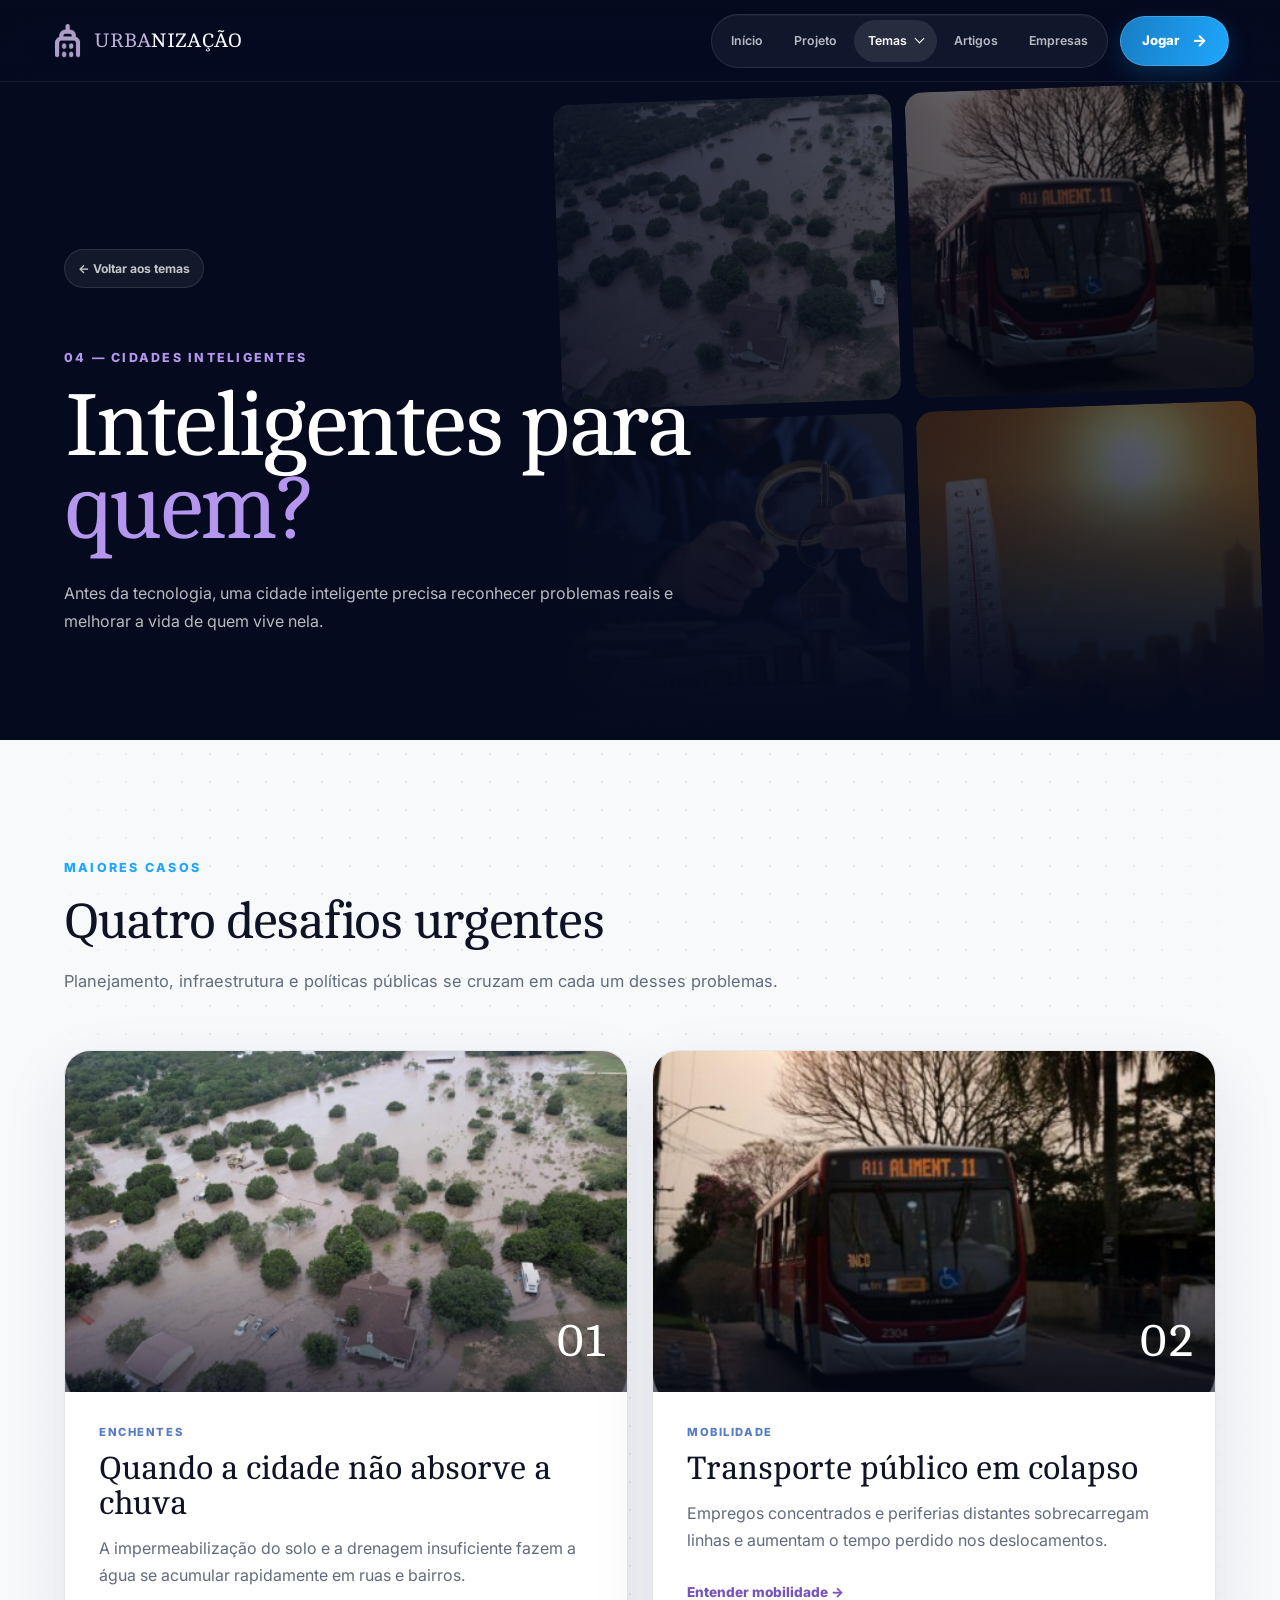
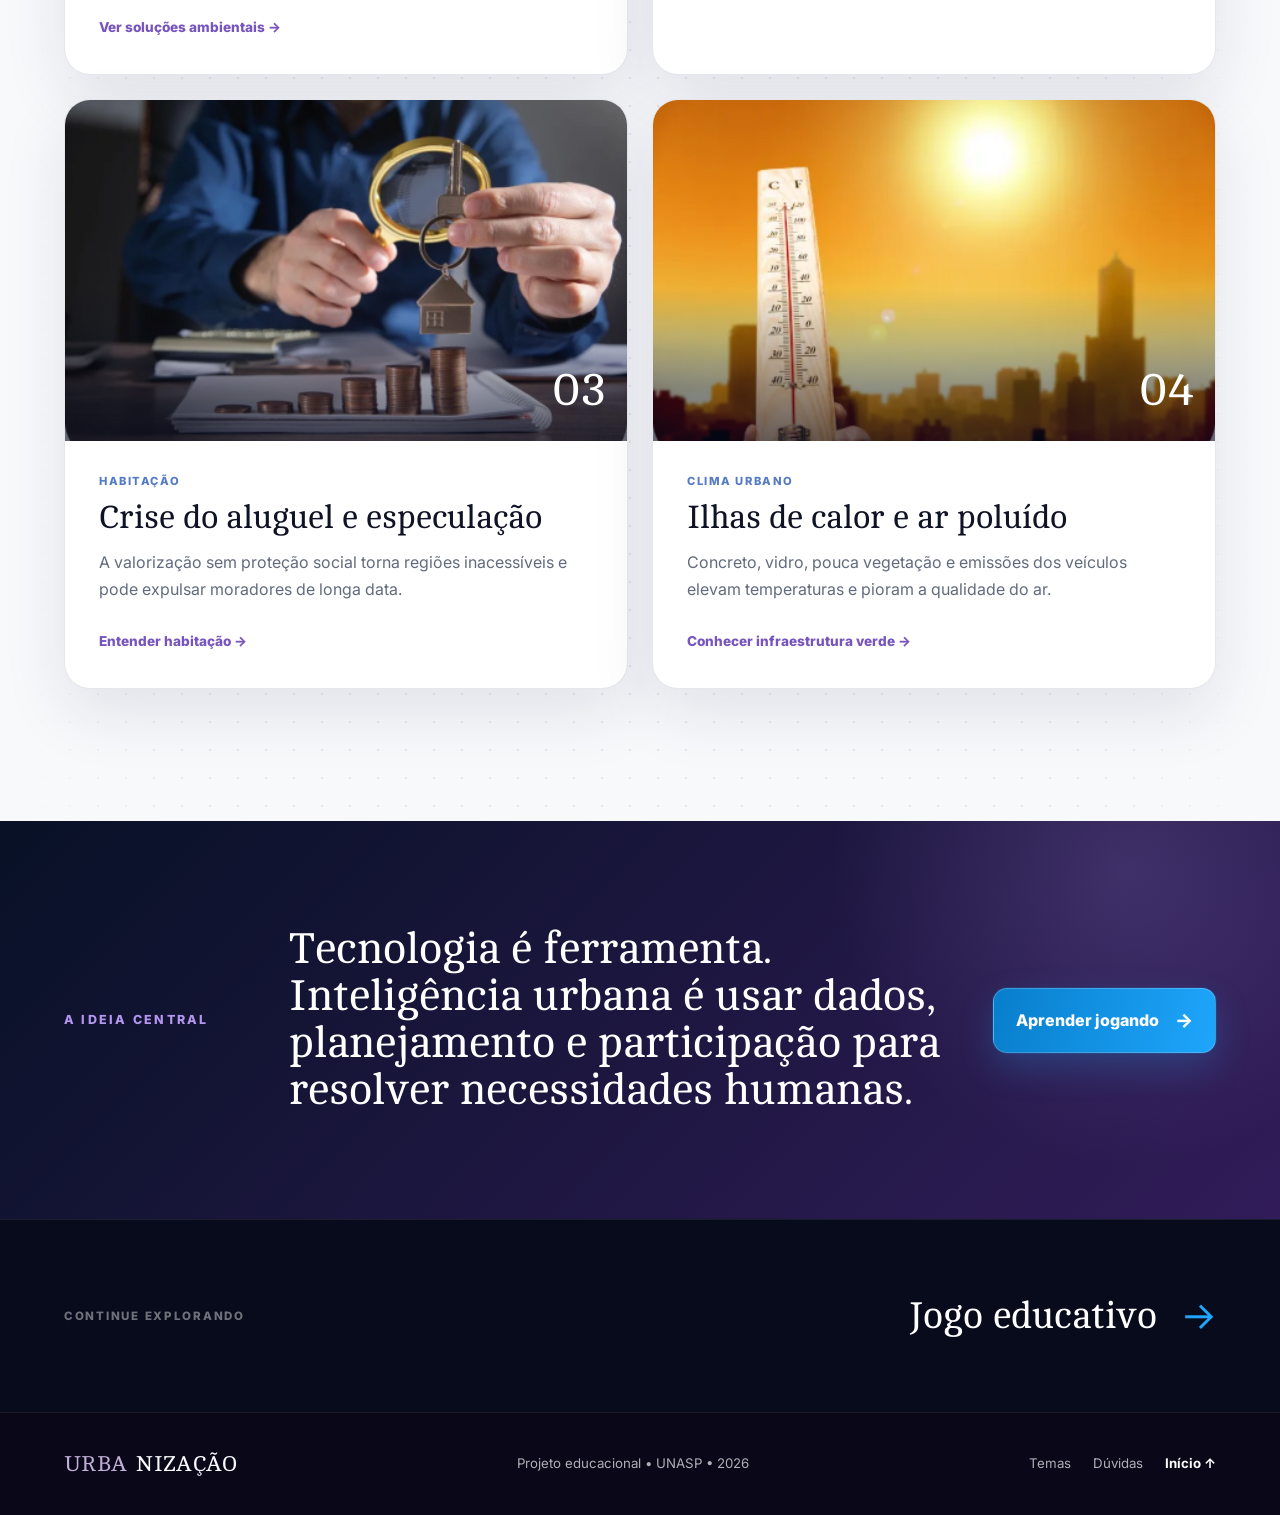
==== cidades-inteligentes.html @ e674e304 "atualização" ====
<!doctype html>
<html lang="pt-BR">
<head>
  <meta charset="UTF-8">
  <meta name="viewport" content="width=device-width, initial-scale=1.0">
  <meta name="theme-color" content="#050a1e">
  <meta name="description" content="Os desafios urbanos que cidades inteligentes precisam enfrentar: enchentes, mobilidade, moradia e calor.">
  <title>Cidades Inteligentes — Urbanização</title>
  <link rel="preconnect" href="https://fonts.googleapis.com">
  <link rel="preconnect" href="https://fonts.gstatic.com" crossorigin>
  <link href="https://fonts.googleapis.com/css2?family=Cambo&family=Inter:wght@400;500;600;700;800&family=Kdam+Thmor+Pro&family=Kelly+Slab&display=swap" rel="stylesheet">
  <link rel="stylesheet" href="styles.css">
  <script src="script.js" defer></script>
</head>
<body class="inner-page" data-page="cities">
  <a class="skip-link" href="#conteudo">Pular para o conteúdo</a>
  <header class="site-header">
    <div class="header-inner">
      <a class="brand" href="index.html" aria-label="Urbanização — início"><span class="brand-icon"><img src="assets/brand-city.png" alt=""></span><span><span>URBA</span>NIZAÇÃO</span></a>
      <button class="menu-toggle" type="button" aria-expanded="false" aria-controls="site-nav"><span></span><span></span><span></span><span class="sr-only">Abrir menu</span></button>
      <nav class="site-nav" id="site-nav" aria-label="Navegação principal">
        <div class="nav-links">
          <a data-nav="home" href="index.html">Início</a><a data-nav="project" href="index.html#projeto">Projeto</a>
          <div class="topics-nav">
            <button class="topics-toggle active" type="button" aria-expanded="false" aria-controls="topics-menu">Temas <span class="dropdown-chevron" aria-hidden="true"></span></button>
            <div class="topics-menu" id="topics-menu">
              <div class="topics-menu-head"><strong>Explore por tema</strong><span>Quatro caminhos para entender a vida urbana.</span></div>
              <a href="meio-ambiente.html"><span class="nav-topic-icon nav-topic-green"><img src="assets/theme-leaf.png" alt=""></span><span><strong>Meio Ambiente</strong><small>Ecologia e infraestrutura verde</small></span></a>
              <a href="mobilidade.html"><span class="nav-topic-icon nav-topic-blue"><img src="assets/theme-bus.png" alt=""></span><span><strong>Mobilidade</strong><small>Transporte e conexões urbanas</small></span></a>
              <a href="habitacao.html"><span class="nav-topic-icon nav-topic-orange"><img src="assets/theme-house.png" alt=""></span><span><strong>Habitação</strong><small>Moradia e direito à cidade</small></span></a>
              <a aria-current="page" href="cidades-inteligentes.html"><span class="nav-topic-icon nav-topic-purple"><img src="assets/brand-city.png" alt=""></span><span><strong>Desafios urbanos</strong><small>Problemas que pedem cidades inteligentes</small></span></a>
            </div>
          </div>
          <a data-nav="articles" href="index.html#artigos">Artigos</a><a data-nav="companies" href="index.html#empresas">Empresas</a>
        </div>
        <a class="nav-game" data-nav="game" href="jogo.html">Jogar <span aria-hidden="true">→</span></a>
      </nav>
    </div>
  </header>

  <main id="conteudo">
    <section class="topic-hero topic-purple challenge-hero" aria-labelledby="page-title">
      <div class="challenge-collage" aria-hidden="true">
        <img src="assets/pages/challenge-flood.png" alt=""><img src="assets/pages/challenge-transit.png" alt=""><img src="assets/pages/challenge-rent.png" alt=""><img src="assets/pages/challenge-heat.png" alt="">
      </div>
      <div class="topic-hero-shade" aria-hidden="true"></div>
      <div class="container topic-hero-content reveal">
        <a class="back-link" href="index.html#temas">← Voltar aos temas</a>
        <p class="section-number">04 — CIDADES INTELIGENTES</p>
        <h1 id="page-title">Inteligentes para <span>quem?</span></h1>
        <p>Antes da tecnologia, uma cidade inteligente precisa reconhecer problemas reais e melhorar a vida de quem vive nela.</p>
      </div>
    </section>

    <section class="challenge-section section-light">
      <div class="container">
        <div class="section-heading reveal"><p class="section-number">MAIORES CASOS</p><h2>Quatro desafios urgentes</h2><p>Planejamento, infraestrutura e políticas públicas se cruzam em cada um desses problemas.</p></div>
        <div class="challenge-grid">
          <article class="challenge-card reveal"><div class="challenge-image"><img src="assets/pages/challenge-flood.png" alt="Rua alagada após chuva forte"><span>01</span></div><div><p class="story-kicker">ENCHENTES</p><h3>Quando a cidade não absorve a chuva</h3><p>A impermeabilização do solo e a drenagem insuficiente fazem a água se acumular rapidamente em ruas e bairros.</p><a href="meio-ambiente.html">Ver soluções ambientais →</a></div></article>
          <article class="challenge-card reveal"><div class="challenge-image"><img src="assets/pages/challenge-transit.png" alt="Ônibus em um corredor urbano"><span>02</span></div><div><p class="story-kicker">MOBILIDADE</p><h3>Transporte público em colapso</h3><p>Empregos concentrados e periferias distantes sobrecarregam linhas e aumentam o tempo perdido nos deslocamentos.</p><a href="mobilidade.html">Entender mobilidade →</a></div></article>
          <article class="challenge-card reveal"><div class="challenge-image"><img src="assets/pages/challenge-rent.png" alt="Análise de preços de imóveis"><span>03</span></div><div><p class="story-kicker">HABITAÇÃO</p><h3>Crise do aluguel e especulação</h3><p>A valorização sem proteção social torna regiões inacessíveis e pode expulsar moradores de longa data.</p><a href="habitacao.html">Entender habitação →</a></div></article>
          <article class="challenge-card reveal"><div class="challenge-image"><img src="assets/pages/challenge-heat.png" alt="Termômetro marcando temperatura elevada"><span>04</span></div><div><p class="story-kicker">CLIMA URBANO</p><h3>Ilhas de calor e ar poluído</h3><p>Concreto, vidro, pouca vegetação e emissões dos veículos elevam temperaturas e pioram a qualidade do ar.</p><a href="meio-ambiente.html">Conhecer infraestrutura verde →</a></div></article>
        </div>
      </div>
    </section>

    <section class="topic-summary topic-summary-purple"><div class="container summary-grid reveal"><p class="section-number">A IDEIA CENTRAL</p><blockquote>Tecnologia é ferramenta. Inteligência urbana é usar dados, planejamento e participação para resolver necessidades humanas.</blockquote><a class="primary-button" href="jogo.html">Aprender jogando <span aria-hidden="true">→</span></a></div></section>
    <nav class="topic-next" aria-label="Próximo conteúdo"><div class="container"><span>Continue explorando</span><a href="jogo.html">Jogo educativo <strong aria-hidden="true">→</strong></a></div></nav>
  </main>
  <footer class="site-footer"><div class="container footer-inner"><a class="brand" href="index.html"><span>URBA</span>NIZAÇÃO</a><p>Projeto educacional • UNASP • 2026</p><nav class="footer-links" aria-label="Links complementares"><a href="index.html#temas">Temas</a><a href="index.html#duvidas">Dúvidas</a><a href="index.html">Início ↑</a></nav></div></footer>
</body>
</html>
---- styles.css ----
:root {
  --ink: #050a1e;
  --navy: #0f1932;
  --navy-soft: #151f3c;
  --purple-deep: #251541;
  --purple: #7b47d4;
  --purple-bright: #8b62e8;
  --lavender: #c1aed9;
  --blue: #1ea6fc;
  --paper: #f8f9fb;
  --text: #101326;
  --muted: #626b7d;
  --white: #f9fbff;
  --border: rgba(255, 255, 255, 0.13);
  --container: min(86vw, 1480px);
  --header-height: 82px;
  --serif: "Cambo", Georgia, serif;
  --sans: "Inter", system-ui, -apple-system, BlinkMacSystemFont, "Segoe UI", sans-serif;
  --display: "Kelly Slab", var(--serif);
  --ease: cubic-bezier(.2, .8, .2, 1);
}

* {
  box-sizing: border-box;
}

html {
  scroll-behavior: smooth;
  scroll-padding-top: var(--header-height);
}

body {
  margin: 0;
  color: var(--text);
  background: var(--paper);
  font-family: var(--sans);
  font-size: 16px;
  line-height: 1.6;
  overflow-x: hidden;
  text-rendering: optimizeLegibility;
  -webkit-font-smoothing: antialiased;
}

body.menu-open {
  overflow: hidden;
}

img {
  display: block;
  max-width: 100%;
}

a {
  color: inherit;
  text-decoration: none;
}

button,
a {
  -webkit-tap-highlight-color: transparent;
}

button {
  font: inherit;
}

.container {
  width: var(--container);
  margin-inline: auto;
}

.sr-only {
  position: absolute;
  width: 1px;
  height: 1px;
  padding: 0;
  margin: -1px;
  overflow: hidden;
  clip: rect(0, 0, 0, 0);
  white-space: nowrap;
  border: 0;
}

.skip-link {
  position: fixed;
  z-index: 9999;
  top: 12px;
  left: 12px;
  padding: 10px 16px;
  color: var(--ink);
  background: #fff;
  border-radius: 8px;
  transform: translateY(-150%);
  transition: transform .2s ease;
}

.skip-link:focus {
  transform: translateY(0);
}

:focus-visible {
  outline: 3px solid var(--blue);
  outline-offset: 4px;
}

/* Header */

.site-header {
  position: fixed;
  z-index: 1000;
  inset: 0 0 auto;
  height: var(--header-height);
  color: var(--white);
  background: linear-gradient(180deg, rgba(5, 10, 30, .88), rgba(5, 10, 30, .56));
  border-bottom: 1px solid rgba(255, 255, 255, .075);
  backdrop-filter: blur(20px) saturate(135%);
  -webkit-backdrop-filter: blur(20px) saturate(135%);
  transition: background .3s ease, box-shadow .3s ease;
}

.site-header.scrolled {
  background: rgba(5, 10, 30, .965);
  box-shadow: 0 16px 44px rgba(0, 0, 0, .3);
}

.header-inner {
  width: min(92vw, 1540px);
  height: 100%;
  margin-inline: auto;
  display: flex;
  align-items: center;
  justify-content: space-between;
  gap: 28px;
}

.brand {
  display: inline-flex;
  align-items: center;
  gap: 9px;
  flex: none;
  color: var(--white);
  font-family: var(--serif);
  font-size: clamp(1.25rem, 1.55vw, 1.65rem);
  line-height: 1;
  letter-spacing: .015em;
}

.brand > span:last-child > span,
.site-footer .brand > span {
  color: var(--lavender);
}

.brand-icon {
  display: grid;
  width: 34px;
  height: 34px;
  place-items: center;
}

.brand-icon img {
  width: 100%;
  height: 100%;
  object-fit: contain;
}

.site-nav {
  display: flex;
  align-items: center;
  justify-content: flex-end;
  gap: 12px;
}

.nav-links {
  display: flex;
  align-items: center;
  gap: 3px;
  padding: 5px;
  background: rgba(255, 255, 255, .055);
  border: 1px solid rgba(255, 255, 255, .095);
  border-radius: 999px;
  box-shadow: inset 0 1px 0 rgba(255, 255, 255, .035);
}

.nav-links > a,
.topics-toggle {
  position: relative;
  min-height: 42px;
  padding: 0 17px;
  display: inline-flex;
  align-items: center;
  justify-content: center;
  color: rgba(249, 251, 255, .72);
  background: transparent;
  border: 0;
  border-radius: 999px;
  font-family: var(--sans);
  font-size: .82rem;
  font-weight: 600;
  white-space: nowrap;
  cursor: pointer;
  transition: color .2s ease, background .2s ease, transform .2s ease;
}

.nav-links > a:hover,
.nav-links > a.active,
.topics-toggle:hover,
.topics-toggle.active,
.topics-nav.open .topics-toggle {
  color: #fff;
  background: rgba(255, 255, 255, .095);
}

.topics-nav {
  position: relative;
}

.topics-toggle {
  gap: 9px;
}

.dropdown-chevron {
  width: 7px;
  height: 7px;
  border-right: 1.5px solid currentColor;
  border-bottom: 1.5px solid currentColor;
  transform: translateY(-2px) rotate(45deg);
  transition: transform .22s ease;
}

.topics-nav.open .dropdown-chevron {
  transform: translateY(2px) rotate(225deg);
}

.topics-menu {
  position: absolute;
  top: calc(100% + 15px);
  left: 50%;
  width: min(620px, 74vw);
  padding: 14px;
  display: grid;
  grid-template-columns: repeat(2, minmax(0, 1fr));
  gap: 7px;
  color: var(--white);
  background: rgba(9, 15, 38, .985);
  border: 1px solid rgba(255, 255, 255, .12);
  border-radius: 22px;
  box-shadow: 0 30px 75px rgba(0, 0, 0, .42);
  opacity: 0;
  visibility: hidden;
  pointer-events: none;
  transform: translate(-50%, -8px);
  transition: opacity .2s ease, visibility .2s ease, transform .25s var(--ease);
}

.topics-nav.open .topics-menu {
  opacity: 1;
  visibility: visible;
  pointer-events: auto;
  transform: translate(-50%, 0);
}

.topics-menu-head {
  grid-column: 1 / -1;
  padding: 8px 10px 13px;
  border-bottom: 1px solid rgba(255, 255, 255, .08);
}

.topics-menu-head strong,
.topics-menu-head span {
  display: block;
}

.topics-menu-head strong {
  font-size: .78rem;
  letter-spacing: .08em;
  text-transform: uppercase;
}

.topics-menu-head span {
  margin-top: 2px;
  color: rgba(255, 255, 255, .48);
  font-size: .75rem;
}

.topics-menu > a {
  padding: 11px;
  display: grid;
  grid-template-columns: 42px 1fr;
  gap: 11px;
  align-items: center;
  border-radius: 15px;
  transition: background .2s ease, transform .2s ease;
}

.topics-menu > a:hover,
.topics-menu > a:focus-visible,
.topics-menu > a[aria-current="page"] {
  background: rgba(255, 255, 255, .065);
  transform: translateY(-1px);
}

.topics-menu > a > span:last-child,
.topics-menu strong,
.topics-menu small {
  min-width: 0;
  display: block;
}

.topics-menu strong {
  color: #fff;
  font-size: .82rem;
  line-height: 1.3;
}

.topics-menu small {
  margin-top: 2px;
  overflow: hidden;
  color: rgba(255, 255, 255, .48);
  font-size: .69rem;
  line-height: 1.35;
  text-overflow: ellipsis;
  white-space: nowrap;
}

.nav-topic-icon {
  width: 42px;
  height: 42px;
  display: grid;
  place-items: center;
  background: rgba(255, 255, 255, .07);
  border: 1px solid rgba(255, 255, 255, .08);
  border-radius: 12px;
}

.nav-topic-icon img {
  width: 25px;
  height: 25px;
  object-fit: contain;
}

.nav-topic-green { background: rgba(84, 167, 100, .12); }
.nav-topic-blue { background: rgba(69, 118, 212, .14); }
.nav-topic-orange { background: rgba(226, 159, 72, .14); }
.nav-topic-purple { background: rgba(143, 104, 207, .16); }

.nav-game {
  min-height: 50px;
  padding: 0 21px;
  display: inline-flex;
  align-items: center;
  justify-content: center;
  gap: 12px;
  color: #fff;
  background: linear-gradient(105deg, #187ec5, var(--blue));
  border: 1px solid rgba(255, 255, 255, .18);
  border-radius: 999px;
  box-shadow: 0 9px 26px rgba(30, 166, 252, .2);
  font-size: .82rem;
  font-weight: 800;
  transition: transform .22s var(--ease), box-shadow .22s ease;
}

.nav-game:hover,
.nav-game.active {
  transform: translateY(-2px);
  box-shadow: 0 13px 32px rgba(30, 166, 252, .3);
}

.nav-game span {
  font-size: 1rem;
}

.menu-toggle {
  display: none;
  width: 46px;
  height: 46px;
  padding: 11px;
  color: #fff;
  background: rgba(255, 255, 255, .06);
  border: 1px solid rgba(255, 255, 255, .12);
  border-radius: 12px;
  cursor: pointer;
}

.menu-toggle > span:not(.sr-only) {
  display: block;
  width: 100%;
  height: 2px;
  margin: 5px 0;
  background: currentColor;
  border-radius: 99px;
  transition: transform .25s ease, opacity .2s ease;
}

.menu-open .menu-toggle > span:nth-child(1) {
  transform: translateY(7px) rotate(45deg);
}

.menu-open .menu-toggle > span:nth-child(2) {
  opacity: 0;
}

.menu-open .menu-toggle > span:nth-child(3) {
  transform: translateY(-7px) rotate(-45deg);
}

/* Hero */

.hero {
  position: relative;
  min-height: 100svh;
  isolation: isolate;
  display: grid;
  align-items: center;
  overflow: hidden;
  color: #fff;
  background: var(--ink);
}

.hero::after {
  content: "";
  position: absolute;
  z-index: -1;
  inset: auto 0 0;
  height: 30%;
  background: linear-gradient(0deg, var(--ink), transparent);
  pointer-events: none;
}

.hero-photo {
  position: absolute;
  z-index: -4;
  inset: 0 0 0 43%;
  overflow: hidden;
}

.hero-photo::before {
  content: "";
  position: absolute;
  z-index: 1;
  inset: 0;
  background: linear-gradient(90deg, var(--ink) 0%, rgba(5, 10, 30, .75) 16%, transparent 55%);
}

.hero-photo img {
  width: 100%;
  height: 100%;
  object-fit: cover;
  object-position: 50% 46%;
  filter: saturate(1.08) contrast(1.04);
  transform: scale(1.025);
  animation: cityDrift 16s ease-in-out infinite alternate;
}

.hero-overlay {
  position: absolute;
  z-index: -3;
  inset: 0;
  background:
    radial-gradient(circle at 77% 45%, rgba(74, 79, 255, .12), transparent 29%),
    linear-gradient(90deg, var(--ink) 0 46%, rgba(5, 10, 30, .45) 68%, rgba(33, 58, 158, .15));
}

.hero-globe {
  position: absolute;
  z-index: -2;
  left: max(-4vw, -60px);
  top: 50%;
  width: min(45vw, 770px);
  opacity: .11;
  transform: translateY(-47%);
  filter: saturate(.8) brightness(1.4);
  pointer-events: none;
}

.hero-content {
  position: relative;
  padding-top: calc(var(--header-height) + 74px);
  padding-bottom: 120px;
}

.hero-content > * {
  max-width: min(46vw, 760px);
}

.eyebrow,
.section-number {
  margin: 0 0 20px;
  color: var(--blue);
  font-size: .78rem;
  font-weight: 800;
  line-height: 1.3;
  letter-spacing: .18em;
}

.hero h1 {
  margin: 0;
  font-family: var(--serif);
  font-size: clamp(3.1rem, 4.8vw, 6.2rem);
  font-weight: 400;
  line-height: .98;
  letter-spacing: -.035em;
  text-wrap: balance;
}

.hero h1 span {
  color: var(--lavender);
  text-shadow: 0 0 44px rgba(193, 174, 217, .13);
}

.hero-lead {
  margin: 34px 0 0;
  color: #eef2ff;
  font-size: clamp(1rem, 1.15vw, 1.22rem);
  font-weight: 700;
  line-height: 1.55;
}

.hero-copy {
  margin: 16px 0 0;
  color: rgba(229, 234, 250, .72);
  font-size: .98rem;
  line-height: 1.75;
}

.primary-button {
  width: fit-content;
  min-width: 215px;
  margin-top: 34px;
  padding: 16px 22px;
  display: inline-flex;
  align-items: center;
  justify-content: center;
  gap: 16px;
  color: #fff;
  background: linear-gradient(105deg, #087ecb, var(--blue));
  border: 1px solid rgba(255, 255, 255, .2);
  border-radius: 14px;
  box-shadow: 0 14px 35px rgba(30, 166, 252, .22), 0 0 0 1px rgba(30, 166, 252, .12);
  font-weight: 800;
  transition: transform .25s var(--ease), box-shadow .25s ease;
}

.primary-button span {
  font-size: 1.2em;
  transition: transform .25s var(--ease);
}

.primary-button:hover {
  transform: translateY(-3px);
  box-shadow: 0 18px 46px rgba(30, 166, 252, .34), 0 0 0 1px rgba(30, 166, 252, .2);
}

.primary-button:hover span {
  transform: translateX(4px);
}

.scroll-cue {
  position: absolute;
  z-index: 4;
  right: 3.5vw;
  bottom: 42px;
  display: flex;
  align-items: center;
  gap: 12px;
  color: rgba(255, 255, 255, .65);
  font-size: .74rem;
  font-weight: 700;
  letter-spacing: .14em;
  text-transform: uppercase;
}

.scroll-cue i {
  position: relative;
  display: block;
  width: 2px;
  height: 46px;
  overflow: hidden;
  background: rgba(255, 255, 255, .2);
}

.scroll-cue i::after {
  content: "";
  position: absolute;
  inset: -55% 0 auto;
  height: 55%;
  background: var(--blue);
  animation: scrollLine 2s ease-in-out infinite;
}

/* Shared headings */

.section-heading {
  max-width: 760px;
  margin-bottom: 54px;
}

.section-heading.centered {
  margin-inline: auto;
  text-align: center;
}

.section-heading h2,
.section-topline h2,
.game-heading h2 {
  margin: 0;
  font-family: var(--serif);
  font-size: clamp(2.6rem, 4vw, 5.2rem);
  font-weight: 400;
  line-height: 1;
  letter-spacing: -.025em;
}

.section-heading > p:last-child,
.game-heading > p:last-child {
  margin: 20px auto 0;
  color: var(--muted);
  font-size: 1.03rem;
  line-height: 1.75;
}

.section-heading.inverse h2,
.section-heading.inverse > p:last-child {
  color: #fff;
}

.section-heading.inverse > p:last-child {
  opacity: .68;
}

.section-light {
  position: relative;
  background: var(--paper);
}

.section-light::before {
  content: "";
  position: absolute;
  inset: 0;
  pointer-events: none;
  background-image: radial-gradient(rgba(44, 42, 80, .09) .75px, transparent .75px);
  background-size: 28px 28px;
  mask-image: linear-gradient(90deg, transparent, #000 16%, #000 84%, transparent);
}

/* About */

.about {
  position: relative;
  min-height: 820px;
  display: grid;
  align-items: center;
  overflow: hidden;
  isolation: isolate;
  color: #fff;
  background: #263b9e;
}

.about-map {
  position: absolute;
  z-index: -4;
  inset: 0;
}

.about-map::after {
  content: "";
  position: absolute;
  inset: 0;
  background: linear-gradient(90deg, rgba(31, 50, 145, .98) 0 36%, rgba(31, 50, 145, .72) 53%, rgba(5, 10, 30, .08));
}

.about-map img {
  width: 100%;
  height: 100%;
  object-fit: cover;
  object-position: center 48%;
  filter: saturate(.75) contrast(1.05) brightness(.88);
}

.about-shape {
  position: absolute;
  z-index: -2;
  pointer-events: none;
}

.about-shape-one {
  left: -12%;
  bottom: -34%;
  width: 76%;
  height: 84%;
  background: rgba(75, 92, 210, .74);
  clip-path: polygon(0 20%, 62% 0, 100% 55%, 55% 100%, 0 73%);
}

.about-shape-two {
  left: 30%;
  top: -20%;
  width: 56%;
  height: 102%;
  background: rgba(63, 77, 180, .28);
  clip-path: polygon(40% 0, 100% 25%, 80% 100%, 0 70%);
}

.about-grid {
  position: relative;
  display: grid;
  grid-template-columns: minmax(0, .82fr) minmax(420px, 1.18fr);
  gap: 9vw;
  align-items: center;
  padding-block: 125px;
}

.about-copy {
  max-width: 610px;
}

.about-copy h2 {
  margin: 0 0 30px;
  font-family: var(--serif);
  font-size: clamp(3rem, 4vw, 5.3rem);
  font-weight: 400;
  line-height: 1;
}

.about-copy > p:not(.section-number) {
  margin: 0 0 18px;
  color: rgba(255, 255, 255, .86);
  font-size: 1.04rem;
  line-height: 1.86;
}

.about-points {
  margin-top: 36px;
  display: flex;
  flex-wrap: wrap;
  gap: 10px;
}

.about-points span {
  padding: 9px 13px;
  color: #fff;
  background: rgba(255, 255, 255, .09);
  border: 1px solid rgba(255, 255, 255, .16);
  border-radius: 999px;
  font-size: .78rem;
  font-weight: 700;
}

.about-caption {
  align-self: end;
  justify-self: end;
  max-width: 390px;
  margin-bottom: 20px;
  padding: 24px 26px;
  color: #fff;
  background: rgba(5, 10, 30, .48);
  border: 1px solid rgba(255, 255, 255, .15);
  border-radius: 18px;
  backdrop-filter: blur(14px);
}

.about-caption span {
  display: block;
  color: var(--blue);
  font-size: .73rem;
  font-weight: 800;
  letter-spacing: .18em;
}

.about-caption strong {
  display: block;
  margin-top: 4px;
  font-family: var(--display);
  font-size: 1.35rem;
  font-weight: 400;
}

.about-caption p {
  margin: 10px 0 0;
  color: rgba(255, 255, 255, .7);
  font-size: .84rem;
  line-height: 1.65;
}

/* Themes */

.themes {
  padding: 112px 0 128px;
}

.theme-grid {
  display: grid;
  grid-template-columns: repeat(4, minmax(0, 1fr));
  gap: 22px;
}

.theme-card {
  --theme: #54a764;
  --theme-soft: #e7f3e9;
  position: relative;
  min-height: 465px;
  padding: 32px 28px 28px;
  overflow: hidden;
  display: flex;
  flex-direction: column;
  background: #fff;
  border: 1px solid rgba(17, 22, 48, .1);
  border-radius: 24px;
  box-shadow: 0 20px 55px rgba(25, 31, 74, .09);
  transition: transform .35s var(--ease), box-shadow .35s ease, border-color .35s ease;
}

.theme-card::before {
  content: "";
  position: absolute;
  inset: 0 0 auto;
  height: 5px;
  background: var(--theme);
  transform: scaleX(.35);
  transform-origin: left;
  transition: transform .35s var(--ease);
}

.theme-card::after {
  content: "";
  position: absolute;
  right: -95px;
  top: 96px;
  width: 210px;
  height: 210px;
  background: var(--theme-soft);
  border-radius: 50%;
  opacity: .58;
}

.theme-card:hover {
  border-color: color-mix(in srgb, var(--theme) 40%, transparent);
  box-shadow: 0 30px 75px rgba(25, 31, 74, .15);
  transform: translateY(-9px);
}

.theme-card:hover::before {
  transform: scaleX(1);
}

.theme-blue {
  --theme: #4576d4;
  --theme-soft: #e5ecf9;
}

.theme-orange {
  --theme: #e29f48;
  --theme-soft: #fbf1e4;
}

.theme-purple {
  --theme: #8f68cf;
  --theme-soft: #eee8f8;
}

.theme-icon {
  position: relative;
  z-index: 2;
  width: 72px;
  height: 72px;
  display: grid;
  place-items: center;
  background: var(--theme-soft);
  border-radius: 50%;
}

.theme-icon img {
  width: 42px;
  height: 42px;
  object-fit: contain;
}

.theme-watermark {
  position: relative;
  z-index: 2;
  margin-top: 44px;
  color: var(--theme);
  font-size: .69rem;
  font-weight: 800;
  letter-spacing: .17em;
}

.theme-card h3 {
  position: relative;
  z-index: 2;
  min-height: 2.3em;
  margin: 7px 0 14px;
  color: #25243b;
  font-family: var(--display);
  font-size: clamp(1.55rem, 1.7vw, 2.15rem);
  font-weight: 400;
  line-height: 1.15;
}

.theme-card p {
  position: relative;
  z-index: 2;
  margin: 0 0 26px;
  color: #626576;
  line-height: 1.7;
}

.theme-card a {
  position: relative;
  z-index: 2;
  width: fit-content;
  margin-top: auto;
  padding: 10px 14px;
  display: inline-flex;
  align-items: center;
  gap: 18px;
  color: var(--theme);
  background: var(--theme-soft);
  border-radius: 999px;
  font-family: "Kdam Thmor Pro", var(--sans);
  font-size: .78rem;
  text-transform: uppercase;
  transition: gap .25s var(--ease), transform .25s ease;
}

.theme-card a:hover {
  gap: 25px;
  transform: translateX(2px);
}

/* Articles */

.dark-flow {
  color: #fff;
  background: var(--navy);
}

.articles {
  position: relative;
  padding: 116px 0 126px;
  overflow: hidden;
  isolation: isolate;
}

.articles::before {
  content: "";
  position: absolute;
  z-index: -1;
  inset: -40% -20%;
  background:
    radial-gradient(circle at 25% 45%, rgba(79, 76, 205, .19), transparent 23%),
    radial-gradient(circle at 80% 22%, rgba(30, 166, 252, .09), transparent 22%);
}

.section-topline {
  margin-bottom: 46px;
  display: flex;
  align-items: end;
  justify-content: space-between;
  gap: 24px;
}

.section-topline .section-number {
  margin-bottom: 14px;
}

.carousel-controls {
  display: flex;
  gap: 10px;
}

.carousel-button {
  width: 50px;
  height: 50px;
  color: #fff;
  background: rgba(255, 255, 255, .06);
  border: 1px solid var(--border);
  border-radius: 50%;
  cursor: pointer;
  transition: background .2s ease, transform .2s ease, border-color .2s ease;
}

.carousel-button:hover {
  background: rgba(139, 98, 232, .24);
  border-color: rgba(139, 98, 232, .7);
  transform: translateY(-2px);
}

.article-track {
  width: 100%;
  display: grid;
  grid-auto-flow: column;
  grid-auto-columns: calc((100% - 48px) / 3);
  gap: 24px;
  overflow-x: auto;
  overscroll-behavior-inline: contain;
  scroll-snap-type: inline mandatory;
  scrollbar-width: none;
}

.article-track::-webkit-scrollbar {
  display: none;
}

.article-card {
  position: relative;
  min-width: 0;
  min-height: 510px;
  padding: 34px;
  overflow: hidden;
  display: flex;
  flex-direction: column;
  background: linear-gradient(145deg, rgba(40, 52, 89, .9), rgba(12, 18, 42, .88));
  border: 1px solid rgba(255, 255, 255, .1);
  border-radius: 24px;
  box-shadow: 0 24px 80px rgba(0, 0, 0, .22);
  scroll-snap-align: start;
  transition: transform .35s var(--ease), border-color .35s ease;
}

.article-card:hover {
  border-color: rgba(139, 98, 232, .6);
  transform: translateY(-6px);
}

.article-index {
  position: absolute;
  right: 22px;
  top: -26px;
  color: rgba(255, 255, 255, .04);
  font-family: var(--serif);
  font-size: 9rem;
  line-height: 1;
}

.article-icon-shell {
  position: relative;
  width: 74px;
  height: 74px;
  display: grid;
  place-items: center;
  color: #d8c9ff;
  background: linear-gradient(145deg, rgba(139, 98, 232, .25), rgba(79, 56, 145, .14));
  border: 1px solid rgba(171, 139, 255, .28);
  border-radius: 22px;
  box-shadow: inset 0 1px 0 rgba(255, 255, 255, .08);
}

.article-icon-shell img {
  width: 42px;
  height: 42px;
  object-fit: contain;
  filter: brightness(0) invert(1);
  opacity: .9;
}

.article-tag {
  margin: 34px 0 9px;
  color: #9c82ed;
  font-size: .72rem;
  font-weight: 800;
  letter-spacing: .15em;
}

.article-card h3 {
  position: relative;
  min-height: 3.24em;
  max-width: 95%;
  margin: 0 0 18px;
  font-family: var(--serif);
  font-size: clamp(1.8rem, 2.2vw, 2.6rem);
  font-weight: 400;
  line-height: 1.08;
}

.article-card > p:not(.article-tag) {
  position: relative;
  margin: 0 0 30px;
  color: rgba(255, 255, 255, .62);
  line-height: 1.75;
}

.article-card > a {
  position: relative;
  width: fit-content;
  margin-top: auto;
  display: inline-flex;
  gap: 10px;
  color: #fff;
  font-weight: 700;
}

.article-card > a span {
  color: var(--blue);
}

/* Companies */

.companies {
  position: relative;
  padding: 112px 0 138px;
  overflow: hidden;
  background: linear-gradient(180deg, var(--navy), var(--purple-deep) 64%);
}

.companies::after {
  content: "";
  position: absolute;
  right: -12vw;
  bottom: 2%;
  width: 48vw;
  aspect-ratio: 1;
  background: radial-gradient(circle, rgba(139, 98, 232, .12), transparent 66%);
  pointer-events: none;
}

.logo-grid {
  max-width: 1210px;
  margin: 0 auto 92px;
  display: grid;
  grid-template-columns: repeat(5, minmax(0, 1fr));
  gap: 18px;
}

.logo-grid > div {
  aspect-ratio: 208 / 186;
  display: grid;
  place-items: center;
  overflow: hidden;
  background: #fff;
  border: 1px solid rgba(255, 255, 255, .12);
  border-radius: 20px;
  box-shadow: 0 16px 45px rgba(0, 0, 0, .14);
  transition: transform .3s var(--ease), background .3s ease;
}

.logo-grid > div:hover {
  background: #fff;
  transform: translateY(-5px);
}

.logo-grid img {
  width: 100%;
  height: 100%;
  object-fit: cover;
}

.featured-companies {
  position: relative;
  z-index: 2;
  max-width: 1250px;
  margin-inline: auto;
  padding: 48px;
  background: linear-gradient(145deg, #512a95, #7b47d4);
  border: 1px solid rgba(255, 255, 255, .13);
  border-radius: 36px;
  box-shadow: 0 30px 100px rgba(11, 0, 40, .4), 0 0 45px rgba(78, 19, 160, .25);
}

.featured-companies > h3 {
  margin: 0 0 36px;
  text-align: center;
  font-family: var(--serif);
  font-size: clamp(2.3rem, 3.4vw, 4.25rem);
  font-weight: 400;
}

.featured-grid {
  display: grid;
  grid-template-columns: repeat(2, minmax(0, 1fr));
  gap: 26px;
}

.company-card {
  min-height: 540px;
  padding: 30px;
  display: flex;
  flex-direction: column;
  background: linear-gradient(180deg, rgba(134, 77, 223, .95), rgba(50, 27, 89, .98));
  border: 1px solid rgba(255, 255, 255, .12);
  border-radius: 28px;
  box-shadow: inset 0 1px 0 rgba(255, 255, 255, .08), 0 16px 38px rgba(0, 0, 0, .2);
}

.company-logo {
  height: 270px;
  padding: 28px;
  display: grid;
  place-items: center;
  overflow: hidden;
  background: #fff;
  border-radius: 20px;
}

.company-logo img {
  width: min(82%, 390px);
  height: min(82%, 215px);
  object-fit: contain;
}

.company-alpha .company-logo {
  box-shadow: 0 0 30px rgba(255, 255, 255, .42);
}

.company-urba .company-logo {
  box-shadow: 0 0 30px rgba(0, 181, 105, .32);
}

.company-card p {
  margin: 30px 2px 0;
  color: rgba(255, 255, 255, .8);
  font-size: 1rem;
  line-height: 1.75;
}

/* FAQ */

.faq {
  padding: 118px 0 126px;
}

.faq-wrap {
  max-width: 1120px;
}

.faq-list {
  border-top: 1px solid rgba(17, 22, 48, .15);
}

.faq-item {
  border-bottom: 1px solid rgba(17, 22, 48, .15);
}

.faq-item h3 {
  margin: 0;
}

.faq-item button {
  width: 100%;
  padding: 26px 10px;
  display: flex;
  align-items: center;
  justify-content: space-between;
  gap: 30px;
  color: #202238;
  background: transparent;
  border: 0;
  cursor: pointer;
  text-align: left;
  font-size: clamp(1rem, 1.3vw, 1.25rem);
  font-weight: 700;
}

.faq-item button i {
  position: relative;
  width: 22px;
  height: 22px;
  flex: none;
}

.faq-item button i::before,
.faq-item button i::after {
  content: "";
  position: absolute;
  top: 50%;
  left: 50%;
  width: 16px;
  height: 2px;
  background: #674aa0;
  border-radius: 2px;
  transform: translate(-50%, -50%);
  transition: transform .25s ease;
}

.faq-item button i::after {
  transform: translate(-50%, -50%) rotate(90deg);
}

.faq-item button[aria-expanded="true"] i::after {
  transform: translate(-50%, -50%) rotate(0deg);
}

.faq-answer {
  display: grid;
  grid-template-rows: 0fr;
  transition: grid-template-rows .35s var(--ease);
}

.faq-answer p {
  min-height: 0;
  margin: 0;
  padding: 0 56px 0 10px;
  overflow: hidden;
  color: var(--muted);
  line-height: 1.8;
  transition: padding .35s var(--ease);
}

.faq-item.open .faq-answer {
  grid-template-rows: 1fr;
}

.faq-item.open .faq-answer p {
  padding-bottom: 27px;
}

/* Game */

.game-section {
  position: relative;
  padding: 118px 0 130px;
  overflow: hidden;
  color: #fff;
  background: linear-gradient(145deg, #081126, #132a62 62%, #27124d);
}

.game-section::before {
  content: "";
  position: absolute;
  left: -14vw;
  top: -25%;
  width: 45vw;
  aspect-ratio: 1;
  background: radial-gradient(circle, rgba(30, 166, 252, .2), transparent 66%);
}

.game-heading {
  position: relative;
  max-width: 720px;
  margin: 0 auto 52px;
  text-align: center;
}

.game-heading > p:last-child {
  color: rgba(255, 255, 255, .66);
}

.game-showcase {
  position: relative;
  display: grid;
  grid-template-columns: minmax(0, 2.2fr) minmax(260px, 1fr);
  gap: 24px;
}

.game-main,
.game-side > div {
  overflow: hidden;
  background: #fff;
  border: 1px solid rgba(255, 255, 255, .22);
  border-radius: 28px;
  box-shadow: 0 30px 80px rgba(0, 0, 0, .34);
}

.game-main img,
.game-side img {
  width: 100%;
  height: 100%;
  object-fit: cover;
}

.game-main {
  min-height: 460px;
}

.game-side {
  display: grid;
  grid-template-rows: 1fr auto;
  gap: 24px;
}

.game-side > div {
  min-height: 275px;
}

.game-cta {
  min-height: 150px;
  padding: 28px;
  display: flex;
  align-items: center;
  justify-content: center;
  gap: 20px;
  color: #15192d;
  background: linear-gradient(110deg, #f6eefa, #c9b4ea);
  border-radius: 28px;
  font-size: clamp(1.35rem, 2vw, 2rem);
  font-weight: 800;
  box-shadow: 0 24px 60px rgba(34, 15, 77, .3);
  transition: transform .3s var(--ease), box-shadow .3s ease;
}

.game-cta:hover {
  transform: translateY(-5px);
  box-shadow: 0 30px 76px rgba(34, 15, 77, .43);
}

.game-cta span {
  color: #6540a6;
}

/* Team */

.team {
  position: relative;
  padding: 116px 0 136px;
  overflow: hidden;
  background: linear-gradient(180deg, #f4ebff, #e4d6f5 44%, #6b3da7 130%);
}

.team::after {
  content: "";
  position: absolute;
  left: 50%;
  bottom: -250px;
  width: 80vw;
  height: 420px;
  background: radial-gradient(ellipse, rgba(67, 27, 128, .35), transparent 68%);
  transform: translateX(-50%);
}

.team-grid {
  position: relative;
  z-index: 1;
  display: grid;
  grid-template-columns: repeat(4, minmax(0, 1fr));
  gap: 22px;
}

.member {
  padding: 16px 16px 24px;
  text-align: center;
  background: rgba(255, 255, 255, .42);
  border: 1px solid rgba(255, 255, 255, .72);
  border-radius: 24px;
  box-shadow: 0 24px 60px rgba(67, 39, 105, .14);
  backdrop-filter: blur(12px);
  transition: transform .35s var(--ease), box-shadow .35s ease;
}

.member:hover {
  transform: translateY(-8px);
  box-shadow: 0 34px 78px rgba(67, 39, 105, .22);
}

.member-photo {
  aspect-ratio: .79;
  overflow: hidden;
  background: #ddd3ea;
  border-radius: 17px;
}

.member-photo img {
  width: 100%;
  height: 100%;
  object-fit: cover;
}

.member h3 {
  margin: 21px 0 5px;
  color: #211a31;
  font-family: var(--serif);
  font-size: clamp(1.15rem, 1.5vw, 1.55rem);
  font-weight: 400;
  line-height: 1.2;
}

.member p {
  margin: 0;
  color: #765e8c;
  font-size: .78rem;
  font-weight: 700;
  letter-spacing: .04em;
  text-transform: uppercase;
}

/* Footer */

.site-footer {
  padding: 40px 0;
  color: rgba(255, 255, 255, .68);
  background: #090718;
  border-top: 1px solid rgba(255, 255, 255, .08);
}

.footer-inner {
  display: flex;
  align-items: center;
  justify-content: space-between;
  gap: 30px;
}

.footer-links {
  display: flex;
  align-items: center;
  gap: 22px;
}

.site-footer .brand {
  font-size: 1.4rem;
}

.site-footer p,
.site-footer a {
  margin: 0;
  font-size: .83rem;
}

.site-footer .footer-links a:last-child {
  color: #fff;
  font-weight: 700;
}

/* Internal topic pages */

.inner-page {
  color: var(--text);
  background: var(--paper);
}

.topic-green { --topic: #69c477; --topic-rgb: 105, 196, 119; }
.topic-blue { --topic: #62a3ff; --topic-rgb: 98, 163, 255; }
.topic-orange { --topic: #f1b45f; --topic-rgb: 241, 180, 95; }
.topic-purple { --topic: #b596ef; --topic-rgb: 181, 150, 239; }

.topic-hero {
  position: relative;
  min-height: 700px;
  display: grid;
  align-items: end;
  overflow: hidden;
  isolation: isolate;
  color: #fff;
  background: var(--ink);
}

.topic-hero::after {
  content: "";
  position: absolute;
  z-index: -1;
  inset: auto 0 0;
  height: 35%;
  background: linear-gradient(0deg, var(--ink), transparent);
}

.topic-hero-image,
.topic-hero-shade {
  position: absolute;
  inset: 0;
}

.topic-hero-image {
  z-index: -4;
}

.topic-hero-image img {
  width: 100%;
  height: 100%;
  object-fit: cover;
  object-position: center;
  filter: saturate(.92) contrast(1.05) brightness(.8);
}

.topic-hero-shade {
  z-index: -2;
  background:
    linear-gradient(90deg, rgba(5, 10, 30, .97) 0 26%, rgba(5, 10, 30, .68) 54%, rgba(5, 10, 30, .24)),
    linear-gradient(0deg, rgba(5, 10, 30, .8), transparent 68%);
}

.topic-hero-content {
  position: relative;
  padding-top: calc(var(--header-height) + 100px);
  padding-bottom: 105px;
}

.topic-hero-content > * {
  max-width: 760px;
}

.back-link {
  width: fit-content;
  margin-bottom: 62px;
  padding: 9px 13px;
  display: inline-flex;
  align-items: center;
  color: rgba(255, 255, 255, .75);
  background: rgba(255, 255, 255, .06);
  border: 1px solid rgba(255, 255, 255, .11);
  border-radius: 999px;
  font-size: .76rem;
  font-weight: 700;
  transition: color .2s ease, background .2s ease;
}

.back-link:hover {
  color: #fff;
  background: rgba(255, 255, 255, .11);
}

.topic-hero .section-number,
.topic-summary .section-number {
  color: var(--topic);
}

.topic-hero h1,
.game-page-copy h1 {
  margin: 0;
  font-family: var(--serif);
  font-size: clamp(4.2rem, 7vw, 8rem);
  font-weight: 400;
  line-height: .92;
  letter-spacing: -.04em;
}

.topic-hero h1 span {
  color: var(--topic);
}

.topic-hero-content > p:last-child {
  max-width: 620px;
  margin: 28px 0 0;
  color: rgba(255, 255, 255, .72);
  font-size: clamp(1rem, 1.15vw, 1.2rem);
  line-height: 1.75;
}

.topic-intro,
.story-section,
.challenge-section,
.references {
  padding: 120px 0 132px;
}

.intro-grid {
  display: grid;
  grid-template-columns: minmax(0, .92fr) minmax(0, 1.08fr);
  gap: clamp(55px, 7vw, 110px);
  align-items: center;
}

.intro-media {
  position: relative;
  aspect-ratio: 1.05;
  overflow: hidden;
  border-radius: 30px;
  box-shadow: 0 34px 80px rgba(26, 39, 68, .18);
}

.intro-media::after {
  content: "";
  position: absolute;
  inset: 18px;
  border: 1px solid rgba(255, 255, 255, .38);
  border-radius: 20px;
  pointer-events: none;
}

.intro-media img {
  width: 100%;
  height: 100%;
  object-fit: cover;
}

.intro-copy h2 {
  margin: 0 0 25px;
  font-family: var(--serif);
  font-size: clamp(3rem, 4.6vw, 5.5rem);
  font-weight: 400;
  line-height: .98;
  letter-spacing: -.03em;
}

.intro-copy > p:not(.section-number) {
  max-width: 660px;
  margin: 0;
  color: var(--muted);
  font-size: 1.04rem;
  line-height: 1.85;
}

.practice-list {
  margin-top: 38px;
  border-top: 1px solid rgba(17, 22, 48, .13);
}

.practice-list article {
  padding: 19px 0;
  display: grid;
  grid-template-columns: 42px 1fr;
  gap: 17px;
  border-bottom: 1px solid rgba(17, 22, 48, .13);
}

.practice-list article > span {
  color: #54a764;
  font-size: .7rem;
  font-weight: 800;
  letter-spacing: .1em;
}

.practice-list h3,
.practice-list p {
  margin: 0;
}

.practice-list h3 {
  color: #272a3f;
  font-size: 1rem;
}

.practice-list p {
  margin-top: 5px;
  color: var(--muted);
  font-size: .88rem;
  line-height: 1.6;
}

.initiative-section {
  position: relative;
  padding: 116px 0 130px;
  overflow: hidden;
  color: #fff;
  background:
    radial-gradient(circle at 85% 20%, rgba(105, 196, 119, .12), transparent 28%),
    linear-gradient(145deg, #081626, #0d2a29 72%, #10243a);
}

.initiative-grid {
  display: grid;
  grid-template-columns: repeat(3, minmax(0, 1fr));
  gap: 22px;
}

.initiative-card {
  min-height: 430px;
  padding: 24px 24px 30px;
  background: rgba(255, 255, 255, .055);
  border: 1px solid rgba(255, 255, 255, .11);
  border-radius: 26px;
  box-shadow: 0 24px 65px rgba(0, 0, 0, .2);
}

.initiative-logo {
  height: 190px;
  margin-bottom: 28px;
  display: grid;
  place-items: center;
  overflow: hidden;
  background: #fff;
  border-radius: 18px;
}

.initiative-logo img {
  width: 100%;
  height: 100%;
  object-fit: cover;
}

.initiative-card > span {
  color: #7bd689;
  font-size: .67rem;
  font-weight: 800;
  letter-spacing: .15em;
}

.initiative-card h3 {
  margin: 5px 0 9px;
  font-family: var(--serif);
  font-size: 2rem;
  font-weight: 400;
}

.initiative-card p {
  margin: 0;
  color: rgba(255, 255, 255, .63);
  line-height: 1.72;
}

.book-grid {
  max-width: 1120px;
  margin-inline: auto;
  display: grid;
  grid-template-columns: repeat(3, minmax(0, 1fr));
  gap: 24px;
}

.book-card {
  min-width: 0;
  padding: 28px;
  display: grid;
  grid-template-columns: minmax(0, .8fr) minmax(0, 1.2fr);
  gap: 22px;
  align-items: end;
  background: #fff;
  border: 1px solid rgba(17, 22, 48, .1);
  border-radius: 24px;
  box-shadow: 0 22px 55px rgba(25, 31, 74, .09);
}

.book-card img {
  width: 100%;
  max-height: 245px;
  object-fit: contain;
  filter: drop-shadow(0 13px 17px rgba(0, 0, 0, .18));
}

.book-card span {
  color: #54a764;
  font-size: .7rem;
  font-weight: 800;
  letter-spacing: .12em;
}

.book-card h3 {
  margin: 7px 0 5px;
  font-family: var(--serif);
  font-size: 1.42rem;
  font-weight: 400;
  line-height: 1.15;
}

.book-card p {
  margin: 0;
  color: var(--muted);
  font-size: .82rem;
}

.story-section > .container > .section-heading,
.challenge-section > .container > .section-heading {
  max-width: 840px;
}

.story-list {
  display: grid;
  gap: 28px;
}

.story-row {
  min-height: 470px;
  display: grid;
  grid-template-columns: minmax(0, 1fr) minmax(0, 1fr);
  overflow: hidden;
  background: #fff;
  border: 1px solid rgba(17, 22, 48, .1);
  border-radius: 28px;
  box-shadow: 0 25px 66px rgba(25, 31, 74, .1);
}

.story-row-reverse .story-media {
  order: 2;
}

.story-media {
  min-height: 420px;
  overflow: hidden;
}

.story-media img {
  width: 100%;
  height: 100%;
  object-fit: cover;
}

.story-copy {
  position: relative;
  padding: clamp(42px, 5vw, 78px);
  align-self: center;
}

.story-copy > span {
  position: absolute;
  top: 8px;
  right: 28px;
  color: rgba(25, 31, 74, .045);
  font-family: var(--serif);
  font-size: 8rem;
  line-height: 1;
}

.story-kicker {
  margin: 0 0 10px;
  color: #557bc4;
  font-size: .7rem;
  font-weight: 800;
  letter-spacing: .14em;
}

.story-copy h3 {
  position: relative;
  margin: 0 0 18px;
  font-family: var(--serif);
  font-size: clamp(2rem, 3vw, 3.5rem);
  font-weight: 400;
  line-height: 1.04;
}

.story-copy > p:last-child {
  position: relative;
  margin: 0;
  color: var(--muted);
  line-height: 1.82;
}

.topic-summary {
  --topic: #62a3ff;
  position: relative;
  padding: 105px 0;
  overflow: hidden;
  color: #fff;
  background: linear-gradient(135deg, #081126, #132d65);
}

.topic-summary::after {
  content: "";
  position: absolute;
  right: -12vw;
  top: -65%;
  width: 48vw;
  aspect-ratio: 1;
  background: radial-gradient(circle, rgba(var(--topic-rgb), .19), transparent 68%);
}

.topic-summary-orange { --topic: #f1b45f; --topic-rgb: 241, 180, 95; background: linear-gradient(135deg, #171126, #5a381a); }
.topic-summary-blue { --topic: #62a3ff; --topic-rgb: 98, 163, 255; }
.topic-summary-purple { --topic: #b596ef; --topic-rgb: 181, 150, 239; background: linear-gradient(135deg, #081126, #311c59); }

.summary-grid {
  position: relative;
  z-index: 1;
  display: grid;
  grid-template-columns: 180px minmax(0, 1fr) auto;
  gap: 45px;
  align-items: center;
}

.summary-grid .section-number {
  margin: 0;
}

.summary-grid blockquote {
  max-width: 850px;
  margin: 0;
  font-family: var(--serif);
  font-size: clamp(2rem, 3.4vw, 4rem);
  line-height: 1.08;
}

.summary-grid .primary-button {
  margin: 0;
}

.topic-next {
  padding: 65px 0;
  color: #fff;
  background: #080b1b;
  border-top: 1px solid rgba(255, 255, 255, .08);
}

.topic-next .container {
  display: flex;
  align-items: center;
  justify-content: space-between;
  gap: 40px;
}

.topic-next .container > span {
  color: rgba(255, 255, 255, .42);
  font-size: .72rem;
  font-weight: 800;
  letter-spacing: .15em;
  text-transform: uppercase;
}

.topic-next a {
  display: flex;
  align-items: center;
  gap: 24px;
  font-family: var(--serif);
  font-size: clamp(1.8rem, 3vw, 3.5rem);
  transition: color .2s ease;
}

.topic-next a:hover {
  color: var(--lavender);
}

.topic-next strong {
  color: var(--blue);
  font-family: var(--sans);
  font-weight: 400;
}

.challenge-hero {
  min-height: 740px;
}

.challenge-collage {
  position: absolute;
  z-index: -4;
  inset: 105px 3vw 35px 45%;
  display: grid;
  grid-template-columns: repeat(2, minmax(0, 1fr));
  gap: 13px;
  transform: rotate(-2deg) scale(1.04);
}

.challenge-collage img {
  width: 100%;
  height: 100%;
  min-height: 0;
  object-fit: cover;
  border-radius: 17px;
  filter: saturate(.88) brightness(.72);
}

.challenge-grid {
  display: grid;
  grid-template-columns: repeat(2, minmax(0, 1fr));
  gap: 24px;
}

.challenge-card {
  min-width: 0;
  overflow: hidden;
  background: #fff;
  border: 1px solid rgba(17, 22, 48, .1);
  border-radius: 26px;
  box-shadow: 0 24px 65px rgba(25, 31, 74, .1);
}

.challenge-image {
  position: relative;
  aspect-ratio: 1.65;
  overflow: hidden;
}

.challenge-image::after {
  content: "";
  position: absolute;
  inset: 55% 0 0;
  background: linear-gradient(0deg, rgba(5, 10, 30, .62), transparent);
}

.challenge-image img {
  width: 100%;
  height: 100%;
  object-fit: cover;
  transition: transform .55s var(--ease);
}

.challenge-card:hover .challenge-image img {
  transform: scale(1.04);
}

.challenge-image span {
  position: absolute;
  z-index: 2;
  right: 21px;
  bottom: 12px;
  color: #fff;
  font-family: var(--serif);
  font-size: 3rem;
}

.challenge-card > div:last-child {
  padding: 32px 34px 35px;
}

.challenge-card h3 {
  margin: 0 0 13px;
  font-family: var(--serif);
  font-size: clamp(1.8rem, 2.6vw, 3rem);
  font-weight: 400;
  line-height: 1.05;
}

.challenge-card > div:last-child > p:not(.story-kicker) {
  margin: 0 0 24px;
  color: var(--muted);
  line-height: 1.72;
}

.challenge-card a {
  color: #7854bd;
  font-size: .85rem;
  font-weight: 800;
}

/* Game page */

.game-page-hero {
  min-height: 760px;
  padding: calc(var(--header-height) + 95px) 0 100px;
  display: grid;
  align-items: center;
  overflow: hidden;
  color: #fff;
  background:
    radial-gradient(circle at 76% 22%, rgba(30, 166, 252, .18), transparent 26%),
    radial-gradient(circle at 22% 82%, rgba(139, 98, 232, .22), transparent 28%),
    linear-gradient(145deg, #050a1e, #13295e 64%, #2a1550);
}

.game-page-grid {
  display: grid;
  grid-template-columns: minmax(0, .82fr) minmax(460px, 1.18fr);
  gap: clamp(50px, 7vw, 110px);
  align-items: center;
}

.game-page-copy .back-link {
  margin-bottom: 55px;
}

.game-page-copy h1 span {
  display: block;
  color: var(--lavender);
}

.game-page-copy > p:not(.section-number) {
  max-width: 570px;
  margin: 28px 0 0;
  color: rgba(255, 255, 255, .68);
  font-size: 1.05rem;
  line-height: 1.78;
}

.game-page-preview {
  position: relative;
  overflow: hidden;
  border: 1px solid rgba(255, 255, 255, .18);
  border-radius: 28px;
  box-shadow: 0 40px 95px rgba(0, 0, 0, .38), 0 0 45px rgba(30, 166, 252, .1);
  transform: perspective(1400px) rotateY(-5deg) rotateX(2deg);
}

.game-page-preview img {
  width: 100%;
}

.memory-section {
  padding: 115px 0 135px;
  color: #fff;
  background: #0c142b;
}

.memory-wrap {
  max-width: 1260px;
}

.memory-head {
  margin-bottom: 45px;
  display: flex;
  align-items: end;
  justify-content: space-between;
  gap: 35px;
}

.memory-head h2 {
  margin: 0;
  font-family: var(--serif);
  font-size: clamp(2.8rem, 4.5vw, 5.2rem);
  font-weight: 400;
  line-height: 1;
}

.memory-head > div:first-child > p:last-child {
  max-width: 620px;
  margin: 16px 0 0;
  color: rgba(255, 255, 255, .57);
}

.memory-actions {
  display: flex;
  align-items: center;
  gap: 16px;
}

.memory-actions p {
  margin: 0;
  color: var(--lavender);
  font-size: .8rem;
  font-weight: 800;
}

.memory-actions button {
  padding: 11px 16px;
  color: #fff;
  background: rgba(255, 255, 255, .07);
  border: 1px solid rgba(255, 255, 255, .12);
  border-radius: 999px;
  cursor: pointer;
}

.memory-grid {
  display: grid;
  grid-template-columns: repeat(4, minmax(0, 1fr));
  gap: 16px;
}

.memory-card {
  position: relative;
  aspect-ratio: .88;
  padding: 22px;
  overflow: hidden;
  color: #fff;
  background: linear-gradient(145deg, #23355d, #111a35);
  border: 1px solid rgba(255, 255, 255, .13);
  border-radius: 22px;
  cursor: pointer;
  transform-style: preserve-3d;
  transition: transform .35s var(--ease), border-color .25s ease, background .25s ease;
}

.memory-card:hover {
  border-color: rgba(139, 98, 232, .65);
  transform: translateY(-4px);
}

.memory-back,
.memory-face {
  position: absolute;
  inset: 0;
  display: grid;
  place-items: center;
  transition: opacity .22s ease, transform .35s var(--ease);
}

.memory-back {
  color: rgba(255, 255, 255, .24);
  font-family: var(--serif);
  font-size: 5rem;
}

.memory-face {
  padding: 22px;
  align-content: center;
  gap: 8px;
  opacity: 0;
  transform: scale(.86);
}

.memory-face small {
  color: var(--blue);
  font-size: .64rem;
  font-weight: 800;
  letter-spacing: .14em;
}

.memory-face strong {
  max-width: 220px;
  font-family: var(--serif);
  font-size: clamp(1.15rem, 1.5vw, 1.6rem);
  font-weight: 400;
  line-height: 1.2;
}

.memory-card.flipped .memory-back,
.memory-card.matched .memory-back {
  opacity: 0;
  transform: scale(.8);
}

.memory-card.flipped .memory-face,
.memory-card.matched .memory-face {
  opacity: 1;
  transform: scale(1);
}

.memory-card.matched {
  background: linear-gradient(145deg, #244a53, #17343a);
  border-color: rgba(105, 196, 119, .58);
  cursor: default;
}

/* Reveal and motion */

.reveal {
  opacity: 0;
  transform: translateY(26px);
  transition: opacity .75s var(--ease), transform .75s var(--ease);
}

.reveal.is-visible {
  opacity: 1;
  transform: translateY(0);
}

@keyframes cityDrift {
  from { transform: scale(1.025) translate3d(0, 0, 0); }
  to { transform: scale(1.07) translate3d(-1.4%, -.7%, 0); }
}

@keyframes scrollLine {
  0% { transform: translateY(0); }
  100% { transform: translateY(280%); }
}

/* Medium desktop */

@media (max-width: 1350px) {
  :root {
    --container: min(90vw, 1220px);
  }

  .header-inner {
    width: 92vw;
  }

  .nav-links > a,
  .topics-toggle {
    padding-inline: 14px;
    font-size: .77rem;
  }

  .theme-grid {
    grid-template-columns: repeat(2, minmax(0, 1fr));
  }

  .theme-card {
    min-height: 390px;
  }

  .theme-card h3 {
    min-height: auto;
  }

  .article-track {
    grid-auto-columns: calc((100% - 24px) / 2);
  }

  .logo-grid {
    grid-template-columns: repeat(5, minmax(120px, 1fr));
  }
}

/* Tablet */

@media (max-width: 1020px) {
  :root {
    --header-height: 76px;
    --container: min(89vw, 860px);
  }

  .menu-toggle {
    display: block;
    position: relative;
    z-index: 4;
  }

  .site-nav {
    position: fixed;
    inset: 0;
    padding: calc(var(--header-height) + 36px) 7vw 42px;
    display: flex;
    flex-direction: column;
    align-items: stretch;
    justify-content: flex-start;
    gap: 20px;
    overflow-y: auto;
    background: rgba(5, 10, 30, .985);
    transform: translateX(100%);
    visibility: hidden;
    transition: transform .38s var(--ease), visibility .38s;
  }

  .menu-open .site-nav {
    transform: translateX(0);
    visibility: visible;
  }

  .nav-links {
    width: 100%;
    padding: 0;
    display: flex;
    flex-direction: column;
    align-items: stretch;
    gap: 4px;
    background: transparent;
    border: 0;
    border-radius: 0;
  }

  .nav-links > a,
  .topics-toggle {
    width: 100%;
    min-height: 54px;
    padding: 0 16px;
    justify-content: flex-start;
    font-family: var(--serif);
    font-size: clamp(1.35rem, 4.3vw, 2rem);
    font-weight: 400;
    border-radius: 14px;
  }

  .topics-toggle {
    justify-content: space-between;
  }

  .topics-menu {
    position: static;
    width: 100%;
    max-height: 0;
    padding: 0 8px;
    display: grid;
    grid-template-columns: 1fr;
    gap: 4px;
    overflow: hidden;
    background: transparent;
    border: 0;
    border-radius: 0;
    box-shadow: none;
    opacity: 0;
    visibility: hidden;
    transform: none;
    transition: max-height .35s var(--ease), opacity .2s ease, padding .3s ease, visibility .3s;
  }

  .topics-nav.open .topics-menu {
    max-height: 520px;
    padding-block: 8px 14px;
    opacity: 1;
    visibility: visible;
    transform: none;
  }

  .topics-menu-head {
    display: none;
  }

  .topics-menu > a {
    padding: 10px;
  }

  .topics-menu strong {
    font-size: .84rem;
  }

  .topics-menu small {
    font-size: .72rem;
  }

  .nav-game {
    width: 100%;
    min-height: 56px;
    margin-top: auto;
    border-radius: 16px;
    font-size: .92rem;
  }

  .hero {
    min-height: 920px;
  }

  .hero-photo {
    inset: 0 0 0 20%;
    opacity: .62;
  }

  .hero-photo::before {
    background: linear-gradient(90deg, var(--ink) 0%, rgba(5, 10, 30, .8) 50%, rgba(5, 10, 30, .22));
  }

  .hero-overlay {
    background: linear-gradient(90deg, var(--ink) 0 43%, rgba(5, 10, 30, .5) 78%);
  }

  .hero-content > * {
    max-width: 700px;
  }

  .hero-globe {
    width: 65vw;
  }

  .about {
    min-height: auto;
  }

  .about-grid {
    grid-template-columns: 1fr;
    gap: 55px;
  }

  .about-copy {
    max-width: 680px;
  }

  .about-caption {
    justify-self: start;
  }

  .about-map::after {
    background: linear-gradient(90deg, rgba(31, 50, 145, .98), rgba(31, 50, 145, .55));
  }

  .article-track {
    grid-auto-columns: calc((100% - 24px) / 2);
  }

  .logo-grid {
    grid-template-columns: repeat(3, minmax(0, 1fr));
  }

  .featured-companies {
    padding: 36px;
  }

  .featured-grid {
    grid-template-columns: 1fr;
  }

  .company-card {
    min-height: auto;
  }

  .game-showcase {
    grid-template-columns: 1fr;
  }

  .game-main {
    min-height: 360px;
  }

  .game-side {
    grid-template-columns: 1fr 1fr;
    grid-template-rows: auto;
  }

  .team-grid {
    grid-template-columns: repeat(2, minmax(0, 1fr));
  }
}

/* Mobile */

@media (max-width: 650px) {
  :root {
    --container: min(90vw, 560px);
  }

  body {
    font-size: 15px;
  }

  .brand {
    font-size: 1.3rem;
  }

  .brand-icon {
    width: 32px;
    height: 32px;
  }

  .hero {
    min-height: 860px;
  }

  .hero-photo {
    inset: 0;
    opacity: .43;
  }

  .hero-photo::before {
    background: linear-gradient(180deg, rgba(5, 10, 30, .38), rgba(5, 10, 30, .92) 70%, var(--ink));
  }

  .hero-overlay {
    background: linear-gradient(180deg, rgba(5, 10, 30, .2), rgba(5, 10, 30, .84) 48%, var(--ink) 92%);
  }

  .hero-globe {
    left: -25vw;
    top: 66%;
    width: 115vw;
    opacity: .08;
  }

  .hero-content {
    align-self: end;
    padding-top: 160px;
    padding-bottom: 100px;
  }

  .hero h1 {
    font-size: clamp(2.75rem, 13vw, 4.1rem);
  }

  .hero-lead {
    margin-top: 27px;
  }

  .hero-copy {
    display: none;
  }

  .primary-button {
    width: 100%;
    margin-top: 28px;
  }

  .scroll-cue {
    display: none;
  }

  .about-grid,
  .themes,
  .articles,
  .companies,
  .faq,
  .game-section,
  .team {
    padding-top: 86px;
    padding-bottom: 94px;
  }

  .about-grid {
    gap: 45px;
  }

  .about-map img {
    object-position: 62% 50%;
  }

  .about-map::after {
    background: rgba(31, 50, 145, .77);
  }

  .about-copy h2 {
    font-size: 3rem;
  }

  .about-caption {
    margin: 0;
  }

  .section-heading {
    margin-bottom: 38px;
  }

  .section-heading h2,
  .section-topline h2,
  .game-heading h2 {
    font-size: 2.8rem;
  }

  .theme-grid {
    grid-template-columns: 1fr;
  }

  .theme-card {
    min-height: 380px;
  }

  .section-topline {
    align-items: center;
  }

  .article-track {
    width: 100%;
    grid-auto-columns: 100%;
  }

  .article-card {
    min-height: 490px;
    padding: 28px;
  }

  .article-card h3 {
    min-height: auto;
  }

  .carousel-button {
    width: 44px;
    height: 44px;
  }

  .logo-grid {
    grid-template-columns: repeat(2, minmax(0, 1fr));
    gap: 12px;
  }

  .logo-grid > div {
    border-radius: 15px;
  }

  .featured-companies {
    padding: 24px 18px 18px;
    border-radius: 26px;
  }

  .featured-companies > h3 {
    margin-bottom: 25px;
  }

  .company-card {
    padding: 18px;
    border-radius: 21px;
  }

  .company-logo {
    height: 210px;
  }

  .faq-item button {
    padding-block: 21px;
  }

  .game-main {
    min-height: auto;
  }

  .game-main img {
    aspect-ratio: 2.18 / 1;
    object-fit: contain;
  }

  .game-side {
    grid-template-columns: 1fr;
  }

  .game-side > div {
    display: none;
  }

  .game-cta {
    min-height: 118px;
  }

  .team-grid {
    grid-template-columns: 1fr 1fr;
    gap: 12px;
  }

  .member {
    padding: 10px 10px 18px;
    border-radius: 17px;
  }

  .member-photo {
    border-radius: 12px;
  }

  .member h3 {
    font-size: 1rem;
  }

  .member p {
    font-size: .65rem;
  }

  .footer-inner {
    flex-direction: column;
    text-align: center;
  }
}

@media (max-width: 400px) {
  .team-grid {
    grid-template-columns: 1fr;
  }

  .member-photo {
    aspect-ratio: .9;
  }
}

@media (max-width: 1020px) {
  .topic-hero {
    min-height: 650px;
  }

  .topic-hero-content {
    padding-bottom: 80px;
  }

  .topic-hero-shade {
    background:
      linear-gradient(90deg, rgba(5, 10, 30, .96), rgba(5, 10, 30, .57)),
      linear-gradient(0deg, rgba(5, 10, 30, .82), transparent 72%);
  }

  .intro-grid,
  .game-page-grid {
    grid-template-columns: 1fr;
  }

  .intro-media {
    max-width: 680px;
  }

  .initiative-grid {
    grid-template-columns: repeat(2, minmax(0, 1fr));
  }

  .initiative-card:last-child {
    grid-column: 1 / -1;
  }

  .book-grid {
    grid-template-columns: repeat(2, minmax(0, 1fr));
  }

  .book-card:last-child {
    grid-column: 1 / -1;
    max-width: calc(50% - 12px);
  }

  .story-row {
    grid-template-columns: 1fr;
  }

  .story-row-reverse .story-media {
    order: 0;
  }

  .story-media {
    min-height: 360px;
    aspect-ratio: 1.75;
  }

  .summary-grid {
    grid-template-columns: 1fr;
    gap: 27px;
  }

  .summary-grid .primary-button {
    margin-top: 8px;
  }

  .challenge-collage {
    inset: 115px -12vw 45px 34%;
    opacity: .55;
  }

  .challenge-grid {
    grid-template-columns: 1fr;
  }

  .game-page-hero {
    padding-top: calc(var(--header-height) + 72px);
  }

  .game-page-copy {
    max-width: 720px;
  }

  .game-page-preview {
    max-width: 800px;
    transform: none;
  }

  .memory-grid {
    grid-template-columns: repeat(2, minmax(0, 1fr));
  }
}

@media (max-width: 650px) {
  .topic-hero {
    min-height: 610px;
  }

  .topic-hero-content {
    padding-top: calc(var(--header-height) + 75px);
    padding-bottom: 66px;
  }

  .topic-hero h1,
  .game-page-copy h1 {
    font-size: clamp(3.25rem, 15vw, 4.8rem);
  }

  .topic-hero-content > p:last-child {
    font-size: .96rem;
  }

  .back-link,
  .game-page-copy .back-link {
    margin-bottom: 43px;
  }

  .topic-intro,
  .story-section,
  .challenge-section,
  .references,
  .initiative-section,
  .memory-section {
    padding-top: 82px;
    padding-bottom: 92px;
  }

  .intro-media {
    border-radius: 22px;
  }

  .intro-copy h2 {
    font-size: 3rem;
  }

  .initiative-grid,
  .book-grid {
    grid-template-columns: 1fr;
  }

  .initiative-card:last-child,
  .book-card:last-child {
    grid-column: auto;
    max-width: none;
  }

  .initiative-card {
    min-height: auto;
  }

  .book-card {
    min-height: 260px;
  }

  .story-row {
    min-height: auto;
    border-radius: 21px;
  }

  .story-media {
    min-height: 240px;
  }

  .story-copy {
    padding: 35px 27px 40px;
  }

  .story-copy > span {
    right: 18px;
    font-size: 6rem;
  }

  .topic-summary {
    padding: 82px 0;
  }

  .summary-grid blockquote {
    font-size: 2.2rem;
  }

  .summary-grid .primary-button {
    width: 100%;
  }

  .topic-next {
    padding: 48px 0;
  }

  .topic-next .container {
    display: grid;
    gap: 12px;
  }

  .topic-next a {
    justify-content: space-between;
    font-size: 2rem;
  }

  .challenge-collage {
    inset: 82px -45vw 35px 18%;
    opacity: .38;
  }

  .challenge-card > div:last-child {
    padding: 27px;
  }

  .game-page-hero {
    min-height: auto;
    padding: calc(var(--header-height) + 62px) 0 82px;
  }

  .game-page-grid {
    gap: 50px;
  }

  .game-page-copy .primary-button {
    width: 100%;
  }

  .game-page-preview {
    border-radius: 20px;
  }

  .memory-head {
    display: grid;
    align-items: start;
  }

  .memory-actions {
    justify-content: space-between;
  }

  .memory-grid {
    gap: 10px;
  }

  .memory-card {
    min-height: 205px;
    aspect-ratio: auto;
    padding: 14px;
    border-radius: 16px;
  }

  .memory-face {
    padding: 14px;
  }

  .memory-face strong {
    font-size: .98rem;
  }

  .footer-links {
    flex-wrap: wrap;
    justify-content: center;
  }
}

@media (prefers-reduced-motion: reduce) {
  html {
    scroll-behavior: auto;
  }

  *,
  *::before,
  *::after {
    animation-duration: .01ms !important;
    animation-iteration-count: 1 !important;
    scroll-behavior: auto !important;
    transition-duration: .01ms !important;
  }

  .reveal {
    opacity: 1;
    transform: none;
  }
}
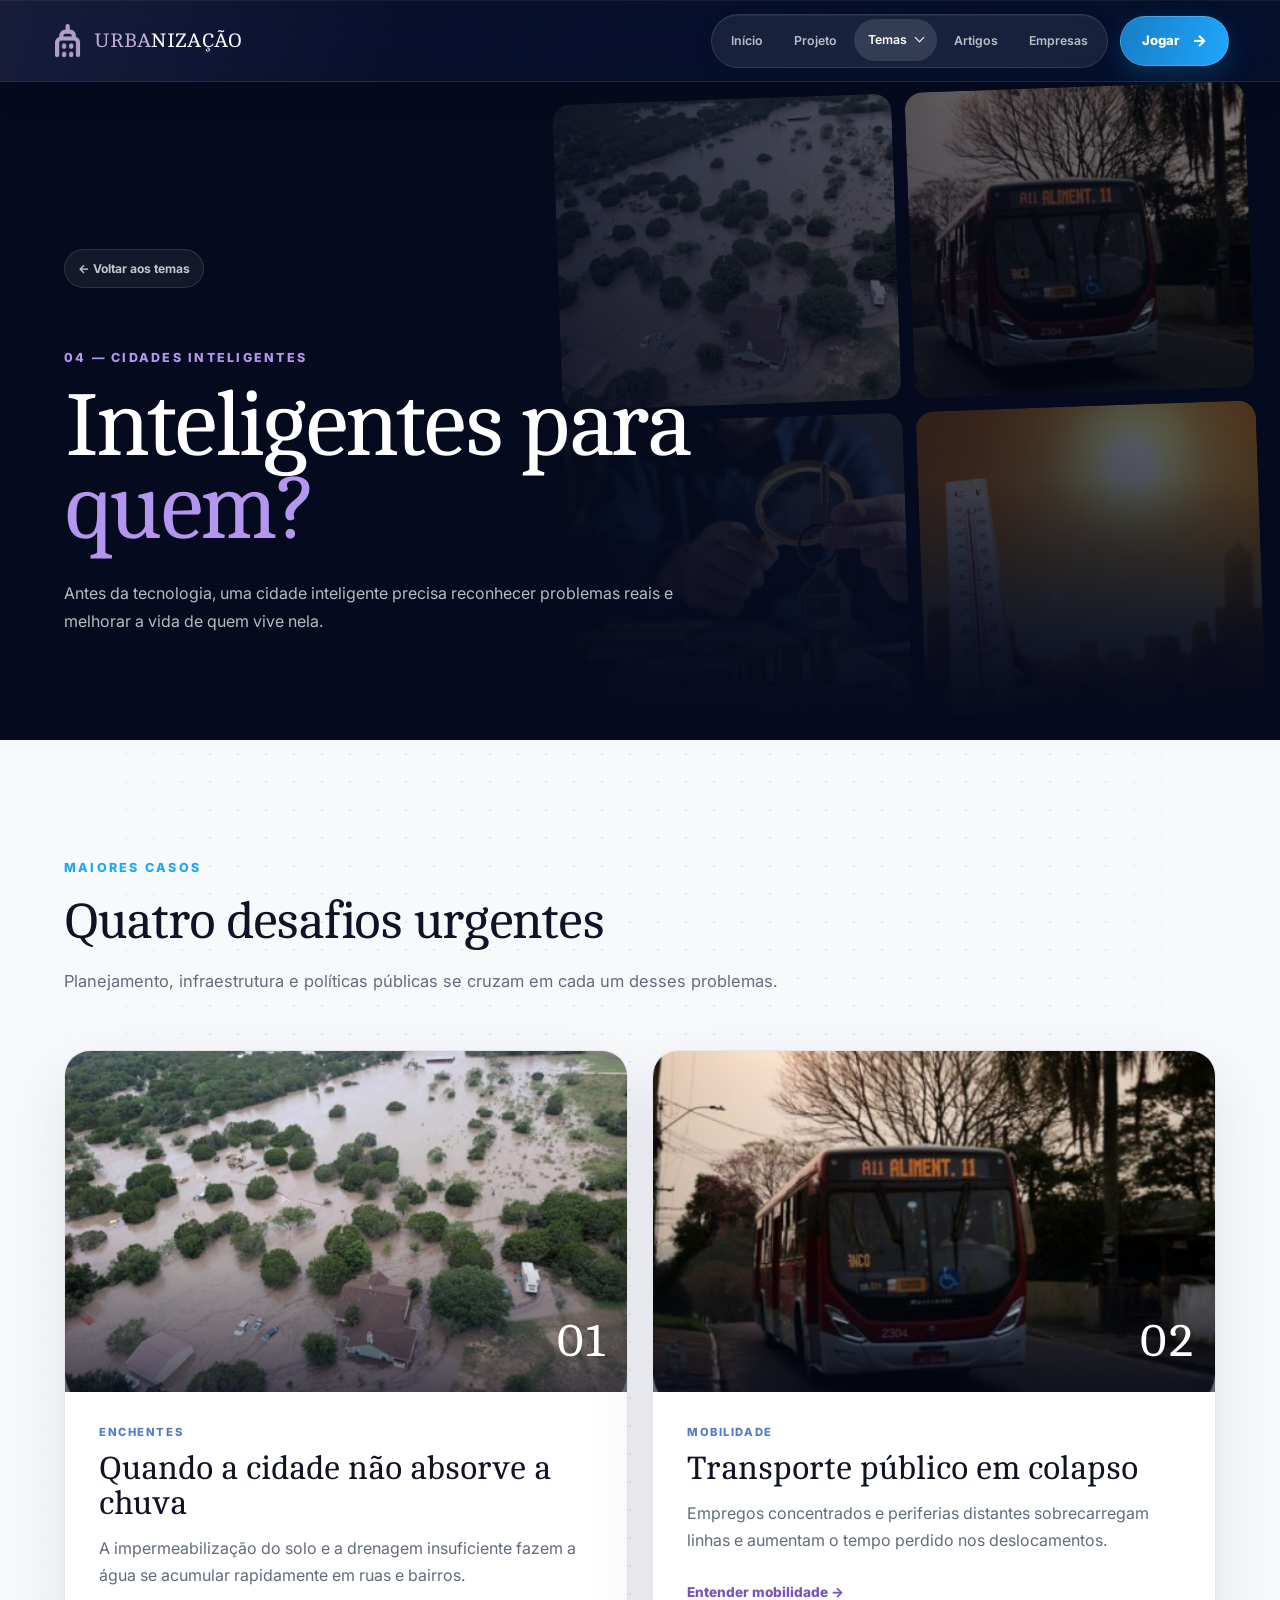
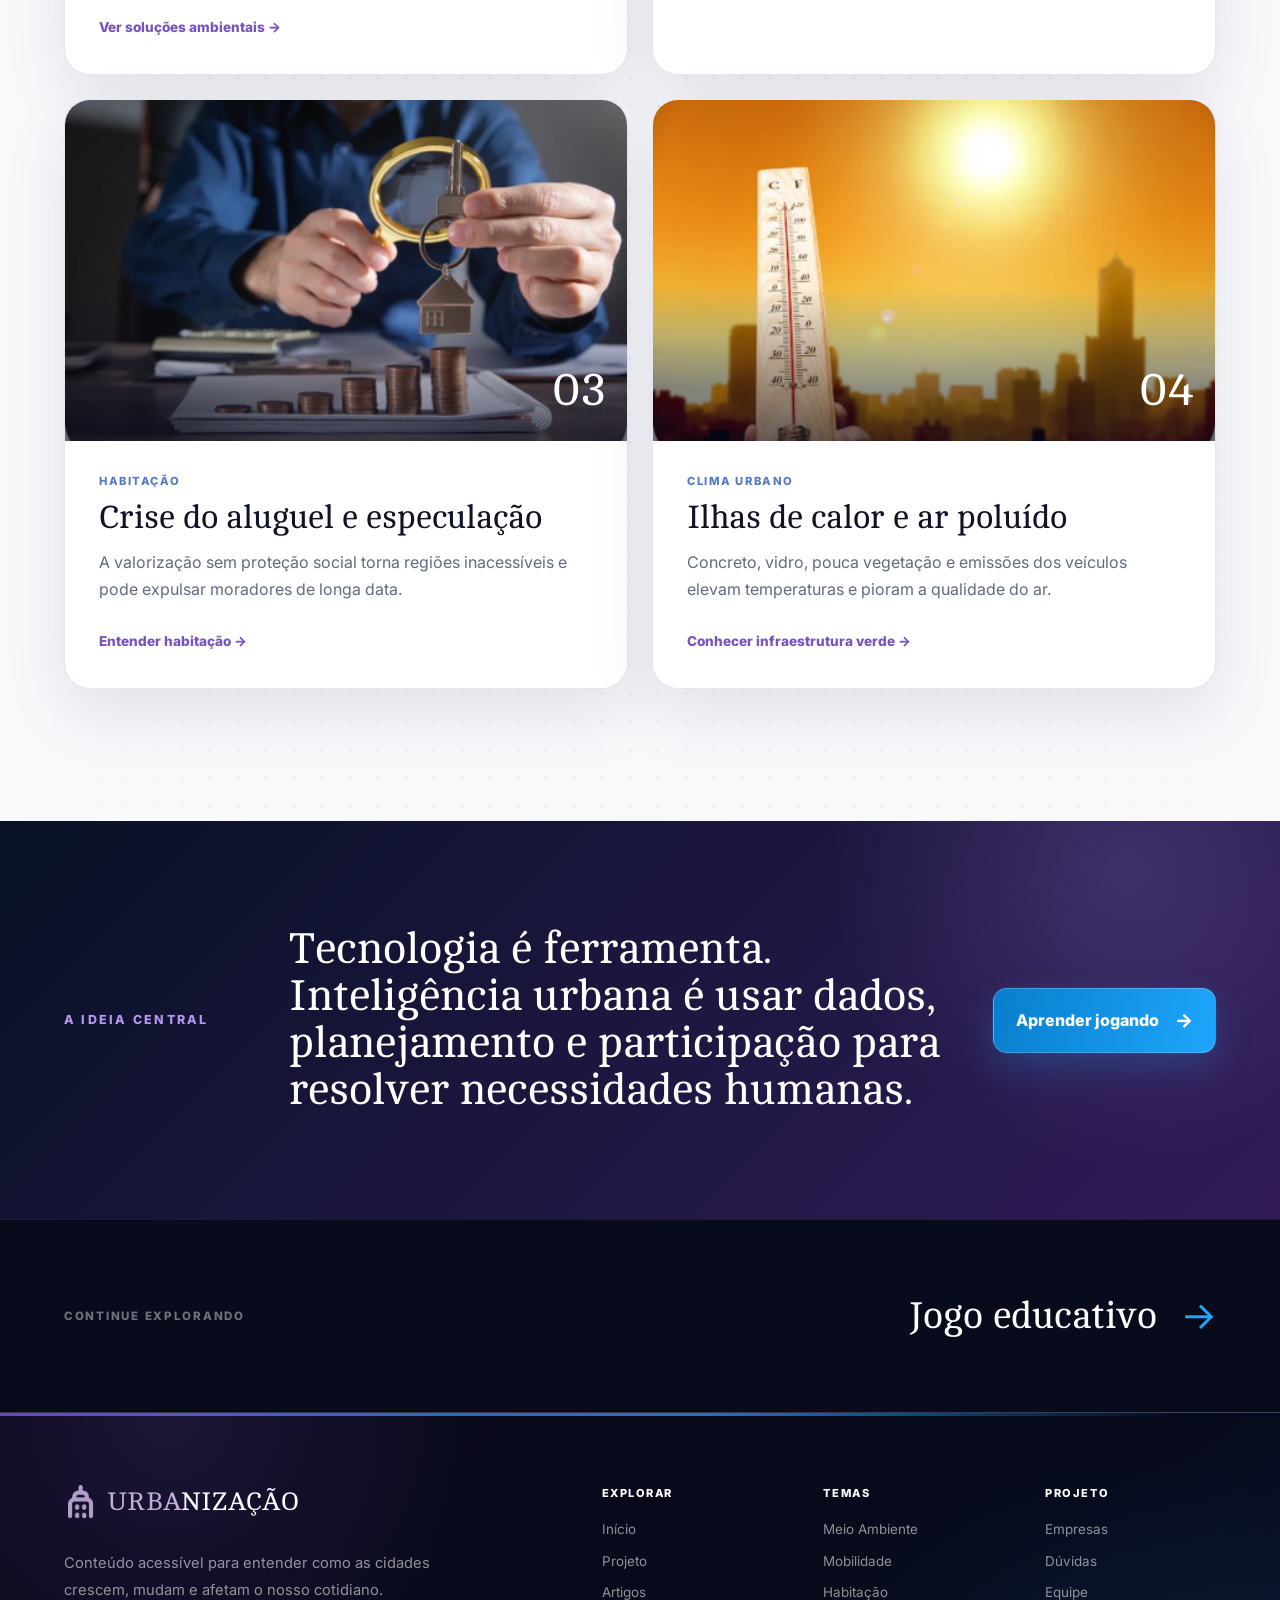
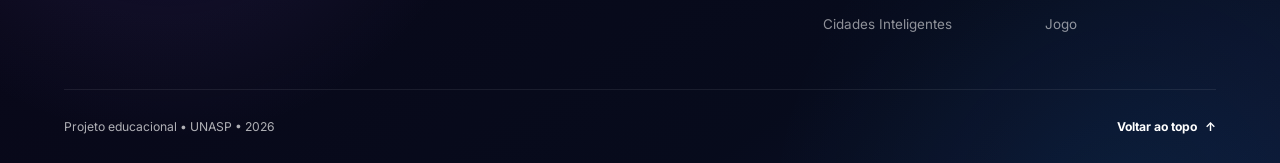
==== commit 3a466520: "mega update" ====
--- a/cidades-inteligentes.html
+++ b/cidades-inteligentes.html
@@ -67,6 +67,22 @@
     <section class="topic-summary topic-summary-purple"><div class="container summary-grid reveal"><p class="section-number">A IDEIA CENTRAL</p><blockquote>Tecnologia é ferramenta. Inteligência urbana é usar dados, planejamento e participação para resolver necessidades humanas.</blockquote><a class="primary-button" href="jogo.html">Aprender jogando <span aria-hidden="true">→</span></a></div></section>
     <nav class="topic-next" aria-label="Próximo conteúdo"><div class="container"><span>Continue explorando</span><a href="jogo.html">Jogo educativo <strong aria-hidden="true">→</strong></a></div></nav>
   </main>
-  <footer class="site-footer"><div class="container footer-inner"><a class="brand" href="index.html"><span>URBA</span>NIZAÇÃO</a><p>Projeto educacional • UNASP • 2026</p><nav class="footer-links" aria-label="Links complementares"><a href="index.html#temas">Temas</a><a href="index.html#duvidas">Dúvidas</a><a href="index.html">Início ↑</a></nav></div></footer>
+  <footer class="site-footer">
+      <div class="container footer-main">
+        <div class="footer-identity">
+          <a class="brand footer-brand" href="index.html" aria-label="Urbanização — início">
+            <span class="brand-icon"><img src="assets/brand-city.png" alt=""></span>
+            <span><span>URBA</span>NIZAÇÃO</span>
+          </a>
+          <p>Conteúdo acessível para entender como as cidades crescem, mudam e afetam o nosso cotidiano.</p>
+        </div>
+        <nav class="footer-navigation" aria-label="Navegação do rodapé">
+          <div><strong>Explorar</strong><a href="index.html">Início</a><a href="index.html#projeto">Projeto</a><a href="index.html#artigos">Artigos</a></div>
+          <div><strong>Temas</strong><a href="meio-ambiente.html">Meio Ambiente</a><a href="mobilidade.html">Mobilidade</a><a href="habitacao.html">Habitação</a><a href="cidades-inteligentes.html">Cidades Inteligentes</a></div>
+          <div><strong>Projeto</strong><a href="index.html#empresas">Empresas</a><a href="index.html#duvidas">Dúvidas</a><a href="index.html#equipe">Equipe</a><a href="jogo.html">Jogo</a></div>
+        </nav>
+      </div>
+      <div class="container footer-bottom"><p>Projeto educacional • UNASP • 2026</p><a href="#conteudo">Voltar ao topo <span aria-hidden="true">↑</span></a></div>
+    </footer>
 </body>
 </html>
--- a/styles.css
+++ b/styles.css
@@ -25,8 +25,16 @@
 }
 
 html {
+  background: var(--ink);
   scroll-behavior: smooth;
   scroll-padding-top: var(--header-height);
+  overflow-x: hidden;
+  overflow-x: clip;
+}
+
+main section[id],
+.game-page-preview[id] {
+  scroll-margin-top: calc(var(--header-height) + 18px);
 }
 
 body {
@@ -39,6 +47,28 @@
   overflow-x: hidden;
   text-rendering: optimizeLegibility;
   -webkit-font-smoothing: antialiased;
+  animation: pageEnter .38s ease both;
+}
+
+body.page-leaving {
+  opacity: 0;
+  transition: opacity .2s ease;
+}
+
+@view-transition {
+  navigation: auto;
+}
+
+::view-transition-old(root) {
+  animation: pageLeave .24s ease both;
+}
+
+::view-transition-new(root) {
+  animation: pageEnter .48s var(--ease) both;
+}
+
+::view-transition-group(site-header) {
+  animation-duration: .38s;
 }
 
 body.menu-open {
@@ -110,17 +140,30 @@
   z-index: 1000;
   inset: 0 0 auto;
   height: var(--header-height);
+  isolation: isolate;
   color: var(--white);
-  background: linear-gradient(180deg, rgba(5, 10, 30, .88), rgba(5, 10, 30, .56));
-  border-bottom: 1px solid rgba(255, 255, 255, .075);
-  backdrop-filter: blur(20px) saturate(135%);
-  -webkit-backdrop-filter: blur(20px) saturate(135%);
-  transition: background .3s ease, box-shadow .3s ease;
+  background: linear-gradient(115deg, rgba(17, 24, 55, .6), rgba(5, 10, 30, .38));
+  border-bottom: 1px solid rgba(255, 255, 255, .12);
+  box-shadow: inset 0 1px 0 rgba(255, 255, 255, .055), 0 10px 34px rgba(0, 0, 0, .1);
+  backdrop-filter: blur(24px) saturate(155%);
+  -webkit-backdrop-filter: blur(24px) saturate(155%);
+  view-transition-name: site-header;
+  transition: background .42s var(--ease), border-color .42s ease, box-shadow .42s ease;
+}
+
+.site-header::before {
+  content: "";
+  position: absolute;
+  z-index: -1;
+  inset: 0;
+  background: linear-gradient(105deg, rgba(193, 174, 217, .07), transparent 32%, rgba(30, 166, 252, .045));
+  pointer-events: none;
 }
 
 .site-header.scrolled {
-  background: rgba(5, 10, 30, .965);
-  box-shadow: 0 16px 44px rgba(0, 0, 0, .3);
+  background: linear-gradient(115deg, rgba(16, 22, 51, .82), rgba(5, 10, 30, .7));
+  border-color: rgba(255, 255, 255, .15);
+  box-shadow: inset 0 1px 0 rgba(255, 255, 255, .07), 0 16px 45px rgba(0, 0, 0, .24);
 }
 
 .header-inner {
@@ -131,6 +174,7 @@
   align-items: center;
   justify-content: space-between;
   gap: 28px;
+  transition: width .4s var(--ease);
 }
 
 .brand {
@@ -145,8 +189,7 @@
   letter-spacing: .015em;
 }
 
-.brand > span:last-child > span,
-.site-footer .brand > span {
+.brand > span:last-child > span {
   color: var(--lavender);
 }
 
@@ -175,10 +218,12 @@
   align-items: center;
   gap: 3px;
   padding: 5px;
-  background: rgba(255, 255, 255, .055);
-  border: 1px solid rgba(255, 255, 255, .095);
+  background: rgba(255, 255, 255, .065);
+  border: 1px solid rgba(255, 255, 255, .11);
   border-radius: 999px;
-  box-shadow: inset 0 1px 0 rgba(255, 255, 255, .035);
+  box-shadow: inset 0 1px 0 rgba(255, 255, 255, .06), 0 8px 24px rgba(0, 0, 0, .08);
+  backdrop-filter: blur(14px);
+  -webkit-backdrop-filter: blur(14px);
 }
 
 .nav-links > a,
@@ -198,7 +243,7 @@
   font-weight: 600;
   white-space: nowrap;
   cursor: pointer;
-  transition: color .2s ease, background .2s ease, transform .2s ease;
+  transition: color .22s ease, background .3s var(--ease), transform .3s var(--ease);
 }
 
 .nav-links > a:hover,
@@ -207,7 +252,8 @@
 .topics-toggle.active,
 .topics-nav.open .topics-toggle {
   color: #fff;
-  background: rgba(255, 255, 255, .095);
+  background: rgba(255, 255, 255, .12);
+  transform: translateY(-1px);
 }
 
 .topics-nav {
@@ -241,22 +287,25 @@
   grid-template-columns: repeat(2, minmax(0, 1fr));
   gap: 7px;
   color: var(--white);
-  background: rgba(9, 15, 38, .985);
-  border: 1px solid rgba(255, 255, 255, .12);
+  background: linear-gradient(145deg, rgba(20, 28, 61, .88), rgba(7, 12, 31, .82));
+  border: 1px solid rgba(255, 255, 255, .15);
   border-radius: 22px;
-  box-shadow: 0 30px 75px rgba(0, 0, 0, .42);
+  box-shadow: inset 0 1px 0 rgba(255, 255, 255, .065), 0 30px 75px rgba(0, 0, 0, .42);
+  backdrop-filter: blur(24px) saturate(145%);
+  -webkit-backdrop-filter: blur(24px) saturate(145%);
   opacity: 0;
   visibility: hidden;
   pointer-events: none;
-  transform: translate(-50%, -8px);
-  transition: opacity .2s ease, visibility .2s ease, transform .25s var(--ease);
+  transform: translate(-50%, -11px) scale(.975);
+  transform-origin: 50% 0;
+  transition: opacity .22s ease, visibility .22s ease, transform .32s var(--ease);
 }
 
 .topics-nav.open .topics-menu {
   opacity: 1;
   visibility: visible;
   pointer-events: auto;
-  transform: translate(-50%, 0);
+  transform: translate(-50%, 0) scale(1);
 }
 
 .topics-menu-head {
@@ -357,13 +406,14 @@
   box-shadow: 0 9px 26px rgba(30, 166, 252, .2);
   font-size: .82rem;
   font-weight: 800;
-  transition: transform .22s var(--ease), box-shadow .22s ease;
+  transition: transform .32s var(--ease), box-shadow .32s ease, filter .32s ease;
 }
 
 .nav-game:hover,
 .nav-game.active {
   transform: translateY(-2px);
   box-shadow: 0 13px 32px rgba(30, 166, 252, .3);
+  filter: saturate(1.13) brightness(1.04);
 }
 
 .nav-game span {
@@ -824,13 +874,10 @@
 .theme-card::after {
   content: "";
   position: absolute;
-  right: -95px;
-  top: 96px;
-  width: 210px;
-  height: 210px;
-  background: var(--theme-soft);
-  border-radius: 50%;
-  opacity: .58;
+  inset: 0;
+  background: linear-gradient(145deg, transparent 52%, var(--theme-soft));
+  opacity: .52;
+  pointer-events: none;
 }
 
 .theme-card:hover {
@@ -841,6 +888,41 @@
 
 .theme-card:hover::before {
   transform: scaleX(1);
+}
+
+.theme-watermark-icon {
+  position: absolute;
+  z-index: 1;
+  right: -58px;
+  bottom: -40px;
+  width: 255px;
+  height: 255px;
+  object-fit: contain;
+  opacity: .075;
+  pointer-events: none;
+  transform: rotate(-4deg) scale(1);
+  transform-origin: center;
+  transition: opacity .38s ease, transform .55s var(--ease);
+}
+
+.theme-blue .theme-watermark-icon {
+  right: -45px;
+  bottom: -32px;
+  width: 275px;
+  height: 275px;
+}
+
+.theme-orange .theme-watermark-icon,
+.theme-purple .theme-watermark-icon {
+  right: -52px;
+  bottom: -45px;
+  width: 270px;
+  height: 270px;
+}
+
+.theme-card:hover .theme-watermark-icon {
+  opacity: .115;
+  transform: rotate(-7deg) scale(1.07);
 }
 
 .theme-blue {
@@ -986,15 +1068,25 @@
   transform: translateY(-2px);
 }
 
+.carousel-button:disabled {
+  opacity: .34;
+  cursor: default;
+  transform: none;
+}
+
 .article-track {
-  width: 100%;
+  width: calc(100% + 64px);
+  margin: -24px -32px -40px;
+  padding: 24px 32px 40px;
   display: grid;
   grid-auto-flow: column;
   grid-auto-columns: calc((100% - 48px) / 3);
   gap: 24px;
   overflow-x: auto;
+  overflow-y: hidden;
   overscroll-behavior-inline: contain;
   scroll-snap-type: inline mandatory;
+  scroll-padding-inline: 32px;
   scrollbar-width: none;
 }
 
@@ -1005,7 +1097,7 @@
 .article-card {
   position: relative;
   min-width: 0;
-  min-height: 510px;
+  min-height: 455px;
   padding: 34px;
   overflow: hidden;
   display: flex;
@@ -1013,7 +1105,7 @@
   background: linear-gradient(145deg, rgba(40, 52, 89, .9), rgba(12, 18, 42, .88));
   border: 1px solid rgba(255, 255, 255, .1);
   border-radius: 24px;
-  box-shadow: 0 24px 80px rgba(0, 0, 0, .22);
+  box-shadow: 0 20px 42px rgba(0, 0, 0, .24), inset 0 1px 0 rgba(255, 255, 255, .025);
   scroll-snap-align: start;
   transition: transform .35s var(--ease), border-color .35s ease;
 }
@@ -1075,23 +1167,39 @@
 
 .article-card > p:not(.article-tag) {
   position: relative;
-  margin: 0 0 30px;
+  margin: 0;
   color: rgba(255, 255, 255, .62);
   line-height: 1.75;
 }
 
-.article-card > a {
-  position: relative;
-  width: fit-content;
-  margin-top: auto;
-  display: inline-flex;
-  gap: 10px;
-  color: #fff;
-  font-weight: 700;
-}
-
-.article-card > a span {
-  color: var(--blue);
+.carousel-meta {
+  margin-top: 28px;
+  display: grid;
+  grid-template-columns: minmax(120px, 1fr) auto;
+  gap: 20px;
+  align-items: center;
+  color: rgba(255, 255, 255, .48);
+  font-size: .7rem;
+  font-weight: 800;
+  letter-spacing: .11em;
+}
+
+.carousel-line {
+  position: relative;
+  height: 2px;
+  overflow: hidden;
+  background: rgba(255, 255, 255, .1);
+  border-radius: 999px;
+}
+
+.carousel-line i {
+  position: absolute;
+  inset: 0 auto 0 0;
+  width: 60%;
+  background: linear-gradient(90deg, var(--purple-bright), var(--blue));
+  border-radius: inherit;
+  box-shadow: 0 0 14px rgba(30, 166, 252, .28);
+  transition: width .28s var(--ease), left .18s linear;
 }
 
 /* Companies */
@@ -1127,22 +1235,24 @@
   display: grid;
   place-items: center;
   overflow: hidden;
-  background: #fff;
-  border: 1px solid rgba(255, 255, 255, .12);
+  background: transparent;
+  border: 0;
   border-radius: 20px;
-  box-shadow: 0 16px 45px rgba(0, 0, 0, .14);
-  transition: transform .3s var(--ease), background .3s ease;
+  box-shadow: none;
+  transition: transform .35s var(--ease), filter .35s ease;
 }
 
 .logo-grid > div:hover {
-  background: #fff;
   transform: translateY(-5px);
+  filter: brightness(1.025);
 }
 
 .logo-grid img {
   width: 100%;
   height: 100%;
-  object-fit: cover;
+  object-fit: contain;
+  border-radius: 20px;
+  box-shadow: 0 16px 42px rgba(0, 0, 0, .15);
 }
 
 .featured-companies {
@@ -1172,7 +1282,7 @@
 }
 
 .company-card {
-  min-height: 540px;
+  min-height: 505px;
   padding: 30px;
   display: flex;
   flex-direction: column;
@@ -1183,26 +1293,33 @@
 }
 
 .company-logo {
-  height: 270px;
-  padding: 28px;
-  display: grid;
-  place-items: center;
+  width: 100%;
+  height: auto;
+  aspect-ratio: 16 / 7;
+  padding: clamp(12px, 1.4vw, 22px);
+  display: flex;
+  align-items: center;
+  justify-content: center;
   overflow: hidden;
+  border-radius: 20px;
+}
+
+.company-logo img {
+  width: 100%;
+  height: 100%;
+  max-width: 100%;
+  max-height: 100%;
+  object-fit: contain;
+  object-position: center;
+}
+
+.company-alpha .company-logo {
   background: #fff;
-  border-radius: 20px;
-}
-
-.company-logo img {
-  width: min(82%, 390px);
-  height: min(82%, 215px);
-  object-fit: contain;
-}
-
-.company-alpha .company-logo {
   box-shadow: 0 0 30px rgba(255, 255, 255, .42);
 }
 
 .company-urba .company-logo {
+  background: #006f49;
   box-shadow: 0 0 30px rgba(0, 181, 105, .32);
 }
 
@@ -1338,28 +1455,547 @@
 .game-showcase {
   position: relative;
   display: grid;
-  grid-template-columns: minmax(0, 2.2fr) minmax(260px, 1fr);
+  grid-template-columns: minmax(0, 1.75fr) minmax(330px, .75fr);
   gap: 24px;
-}
-
-.game-main,
-.game-side > div {
+  align-items: stretch;
+}
+
+.game-main {
+  min-width: 0;
+  display: flex;
+}
+
+.game-main > .urban-game-preview {
+  width: 100%;
+}
+
+.urban-game-preview,
+.urban-game {
+  position: relative;
+  min-width: 0;
+  padding: clamp(18px, 2vw, 28px);
   overflow: hidden;
-  background: #fff;
-  border: 1px solid rgba(255, 255, 255, .22);
+  isolation: isolate;
+  color: #f9fbff;
+  background:
+    radial-gradient(circle at 84% 10%, rgba(30, 166, 252, .12), transparent 28%),
+    linear-gradient(145deg, rgba(27, 40, 83, .94), rgba(9, 16, 40, .96));
+  border: 1px solid rgba(255, 255, 255, .14);
   border-radius: 28px;
-  box-shadow: 0 30px 80px rgba(0, 0, 0, .34);
-}
-
-.game-main img,
-.game-side img {
+  box-shadow: inset 0 1px 0 rgba(255, 255, 255, .065), 0 30px 80px rgba(0, 0, 0, .32);
+  backdrop-filter: blur(16px);
+  -webkit-backdrop-filter: blur(16px);
+}
+
+.urban-game-preview::before,
+.urban-game::before {
+  content: "";
+  position: absolute;
+  z-index: -1;
+  inset: 0;
+  background: linear-gradient(115deg, rgba(139, 98, 232, .08), transparent 42%);
+  pointer-events: none;
+}
+
+.urban-game:focus-visible {
+  outline: 3px solid rgba(30, 166, 252, .9);
+  outline-offset: 5px;
+}
+
+.urban-preview-head,
+.urban-game-head {
+  margin-bottom: clamp(16px, 2vw, 24px);
+  display: flex;
+  align-items: center;
+  justify-content: space-between;
+  gap: 22px;
+}
+
+.urban-preview-title,
+.urban-game-title {
+  min-width: 0;
+  display: flex;
+  align-items: center;
+  gap: 13px;
+}
+
+.urban-preview-mark,
+.urban-game-mark {
+  width: 44px;
+  height: 44px;
+  flex: none;
+  display: grid;
+  place-items: center;
+  color: #fff;
+  background: linear-gradient(145deg, rgba(139, 98, 232, .95), rgba(30, 166, 252, .82));
+  border: 1px solid rgba(255, 255, 255, .2);
+  border-radius: 14px;
+  box-shadow: 0 10px 25px rgba(45, 72, 180, .25);
+  font-family: var(--display);
+  font-size: 1.2rem;
+}
+
+.urban-preview-title p,
+.urban-preview-title h3,
+.urban-game-title p,
+.urban-game-title h2 {
+  margin: 0;
+}
+
+.urban-preview-title p,
+.urban-game-title p {
+  color: var(--blue);
+  font-size: .62rem;
+  font-weight: 800;
+  letter-spacing: .16em;
+}
+
+.urban-preview-title h3,
+.urban-game-title h2 {
+  margin-top: 1px;
+  font-family: var(--serif);
+  font-size: clamp(1.55rem, 2.1vw, 2.25rem);
+  font-weight: 400;
+  line-height: 1;
+}
+
+.urban-preview-badge {
+  padding: 7px 11px;
+  color: #c8e9ff;
+  background: rgba(30, 166, 252, .08);
+  border: 1px solid rgba(30, 166, 252, .22);
+  border-radius: 999px;
+  font-size: .58rem;
+  font-weight: 800;
+  letter-spacing: .13em;
+}
+
+.urban-preview-layout {
+  min-width: 0;
+  display: grid;
+  grid-template-columns: minmax(0, 1fr) minmax(180px, .42fr);
+  gap: clamp(16px, 2vw, 24px);
+  align-items: stretch;
+}
+
+.urban-preview-board {
+  position: relative;
+  width: min(100%, 560px);
+  min-width: 0;
+  aspect-ratio: 1;
+  justify-self: center;
+  overflow: hidden;
+  background-color: #123f88;
+  background-image:
+    linear-gradient(rgba(255, 255, 255, .035) 1px, transparent 1px),
+    linear-gradient(90deg, rgba(255, 255, 255, .035) 1px, transparent 1px);
+  background-size: 5% 5%;
+  border: 1px solid rgba(164, 190, 255, .18);
+  border-radius: clamp(16px, 2vw, 22px);
+  box-shadow: inset 0 0 38px rgba(4, 7, 22, .42), 0 18px 46px rgba(0, 0, 0, .27);
+}
+
+.urban-preview-earth {
+  position: absolute;
+  inset: 8% 12% 14% 10%;
+  background:
+    radial-gradient(circle at 64% 23%, rgba(74, 178, 109, .96) 0 8%, transparent 8.8%),
+    radial-gradient(ellipse at 36% 37%, rgba(74, 178, 109, .96) 0 24%, transparent 24.8%),
+    radial-gradient(ellipse at 61% 62%, rgba(48, 151, 92, .98) 0 29%, transparent 29.8%),
+    radial-gradient(ellipse at 26% 77%, rgba(48, 151, 92, .95) 0 12%, transparent 12.8%);
+  filter: drop-shadow(0 14px 24px rgba(3, 18, 53, .35));
+  opacity: .92;
+}
+
+.urban-preview-person,
+.urban-preview-food {
+  position: absolute;
+  z-index: 2;
+  width: 5.3%;
+  aspect-ratio: 1;
+  display: grid;
+  place-items: center;
+  border-radius: 34%;
+  font-size: 0;
+  box-shadow: 0 0 16px rgba(103, 200, 255, .5);
+}
+
+.urban-preview-person {
+  color: transparent;
+  background: linear-gradient(145deg, #d6c6ff, #51c6ff);
+}
+
+.person-one { left: 37%; top: 49%; }
+.person-two { left: 42.5%; top: 49%; }
+.person-three { left: 48%; top: 49%; }
+.person-four { left: 53.5%; top: 49%; }
+
+.urban-preview-food {
+  right: 21%;
+  top: 27%;
+  background: #ffbe5c;
+  border-radius: 50%;
+  box-shadow: 0 0 18px rgba(255, 190, 92, .7);
+}
+
+.urban-preview-population {
+  position: absolute;
+  z-index: 3;
+  left: 16px;
+  top: 16px;
+  padding: 7px 11px;
+  color: #fff;
+  background: rgba(5, 10, 30, .72);
+  border: 1px solid rgba(255, 255, 255, .1);
+  border-radius: 10px;
+  font-size: .66rem;
+  font-weight: 800;
+}
+
+.urban-preview-panel {
+  min-width: 0;
+  padding: clamp(18px, 2vw, 25px);
+  display: flex;
+  flex-direction: column;
+  justify-content: center;
+  background: rgba(255, 255, 255, .045);
+  border: 1px solid rgba(255, 255, 255, .09);
+  border-radius: 20px;
+}
+
+.urban-preview-panel p,
+.urban-preview-panel h4 {
+  margin: 0;
+}
+
+.urban-preview-panel .urban-preview-kicker {
+  color: var(--blue);
+  font-size: .6rem;
+  font-weight: 800;
+  letter-spacing: .15em;
+}
+
+.urban-preview-panel h4 {
+  margin-top: 10px;
+  font-family: var(--serif);
+  font-size: clamp(1.4rem, 2vw, 2rem);
+  font-weight: 400;
+  line-height: 1.08;
+}
+
+.urban-preview-panel > p:not(.urban-preview-kicker) {
+  margin-top: 16px;
+  color: rgba(255, 255, 255, .6);
+  font-size: .78rem;
+  line-height: 1.65;
+}
+
+.urban-preview-answers {
+  margin-top: 24px;
+  display: grid;
+  grid-template-columns: 1fr 1fr;
+  gap: 7px;
+}
+
+.urban-preview-answers span {
+  min-height: 38px;
+  display: grid;
+  place-items: center;
+  background: rgba(255, 255, 255, .055);
+  border: 1px solid rgba(255, 255, 255, .09);
+  border-radius: 10px;
+  font-size: .63rem;
+  font-weight: 800;
+}
+
+.urban-preview-answers span:first-child {
+  color: #75e0ac;
+}
+
+.urban-preview-answers span:last-child {
+  color: #ff9bb4;
+}
+
+.urban-preview-note {
+  margin: 17px 0 0;
+  color: rgba(255, 255, 255, .44);
+  font-size: .65rem;
+  text-align: center;
+}
+
+.urban-preview-note span {
+  margin-right: 5px;
+  color: #78d0ff;
+}
+
+.urban-game-head {
+  align-items: stretch;
+}
+
+.urban-game-stats {
+  min-width: min(350px, 54%);
+  display: grid;
+  grid-template-columns: repeat(3, minmax(88px, 1fr));
+  gap: 8px;
+}
+
+.urban-game-stats > div {
+  min-width: 0;
+  padding: 8px 12px;
+  display: grid;
+  gap: 1px;
+  background: rgba(255, 255, 255, .055);
+  border: 1px solid rgba(255, 255, 255, .09);
+  border-radius: 12px;
+}
+
+.urban-game-stats span {
+  overflow: hidden;
+  color: rgba(255, 255, 255, .48);
+  font-size: .54rem;
+  font-weight: 800;
+  letter-spacing: .1em;
+  text-overflow: ellipsis;
+  text-transform: uppercase;
+  white-space: nowrap;
+}
+
+.urban-game-stats strong {
+  color: #fff;
+  font-family: "Kdam Thmor Pro", var(--sans);
+  font-size: 1rem;
+  font-weight: 400;
+  font-variant-numeric: tabular-nums;
+}
+
+.urban-game-layout {
+  min-width: 0;
+  display: grid;
+  grid-template-columns: minmax(0, 1fr) minmax(180px, .4fr);
+  gap: clamp(16px, 2vw, 24px);
+  align-items: stretch;
+}
+
+.urban-game-board {
+  position: relative;
+  width: min(100%, 560px);
+  min-width: 0;
+  aspect-ratio: 1;
+  justify-self: center;
+  overflow: hidden;
+  touch-action: none;
+  background: #071126;
+  border: 1px solid rgba(164, 190, 255, .16);
+  border-radius: clamp(16px, 2vw, 22px);
+  box-shadow: inset 0 0 35px rgba(4, 7, 22, .58), 0 18px 46px rgba(0, 0, 0, .27);
+}
+
+.urban-game-board canvas {
   width: 100%;
   height: 100%;
-  object-fit: cover;
-}
-
-.game-main {
-  min-height: 460px;
+  display: block;
+  touch-action: none;
+}
+
+.urban-game-panel {
+  min-width: 0;
+  padding: clamp(15px, 1.6vw, 20px);
+  display: flex;
+  flex-direction: column;
+  justify-content: space-between;
+  gap: 17px;
+  background: rgba(255, 255, 255, .045);
+  border: 1px solid rgba(255, 255, 255, .09);
+  border-radius: 20px;
+}
+
+.urban-game-status {
+  min-width: 0;
+  padding-bottom: 15px;
+  display: flex;
+  align-items: center;
+  gap: 11px;
+  border-bottom: 1px solid rgba(255, 255, 255, .08);
+}
+
+.urban-game-status i {
+  width: 10px;
+  height: 10px;
+  flex: none;
+  background: #8b93a9;
+  border-radius: 50%;
+  box-shadow: 0 0 0 5px rgba(139, 147, 169, .1);
+}
+
+.urban-game.is-running .urban-game-status i {
+  background: #59dca3;
+  box-shadow: 0 0 0 5px rgba(89, 220, 163, .1), 0 0 15px rgba(89, 220, 163, .48);
+}
+
+.urban-game.is-paused .urban-game-status i {
+  background: #f0bc67;
+  box-shadow: 0 0 0 5px rgba(240, 188, 103, .1);
+}
+
+.urban-game.is-quiz .urban-game-status i {
+  background: #63c7ff;
+  box-shadow: 0 0 0 5px rgba(99, 199, 255, .1), 0 0 15px rgba(99, 199, 255, .38);
+}
+
+.urban-game.is-game-over .urban-game-status i {
+  background: #d77acb;
+  box-shadow: 0 0 0 5px rgba(215, 122, 203, .1);
+}
+
+.urban-game-status span,
+.urban-game-status small,
+.urban-game-status strong {
+  min-width: 0;
+  display: block;
+}
+
+.urban-game-status small {
+  color: rgba(255, 255, 255, .42);
+  font-size: .55rem;
+  font-weight: 800;
+  letter-spacing: .14em;
+}
+
+.urban-game-status strong {
+  margin-top: 2px;
+  overflow: hidden;
+  color: #fff;
+  font-size: .72rem;
+  line-height: 1.25;
+  text-overflow: ellipsis;
+  text-transform: uppercase;
+  white-space: nowrap;
+}
+
+.urban-game-actions {
+  display: grid;
+  gap: 8px;
+}
+
+.urban-game-actions button,
+.urban-game-dpad button,
+.urban-game-quiz-actions button {
+  color: #fff;
+  border: 1px solid rgba(255, 255, 255, .13);
+  cursor: pointer;
+  transition: transform .2s var(--ease), border-color .2s ease, background .2s ease, opacity .2s ease;
+}
+
+.urban-game-actions button:hover:not(:disabled),
+.urban-game-dpad button:hover,
+.urban-game-quiz-actions button:hover {
+  border-color: rgba(164, 190, 255, .38);
+  transform: translateY(-2px);
+}
+
+.urban-game-primary,
+.urban-game-secondary {
+  min-height: 43px;
+  padding: 9px 12px;
+  border-radius: 12px;
+  font-size: .75rem;
+  font-weight: 800;
+}
+
+.urban-game-primary {
+  background: linear-gradient(105deg, #7651c8, #258fda);
+  box-shadow: 0 11px 24px rgba(35, 94, 177, .24);
+}
+
+.urban-game-secondary {
+  background: rgba(255, 255, 255, .055);
+}
+
+.urban-game-actions button:disabled {
+  opacity: .38;
+  cursor: default;
+}
+
+.urban-game-dpad {
+  width: min(100%, 162px);
+  margin-inline: auto;
+  display: grid;
+  grid-template-columns: repeat(3, minmax(40px, 1fr));
+  grid-template-rows: repeat(2, minmax(40px, 1fr));
+  gap: 6px;
+}
+
+.urban-game-dpad button {
+  aspect-ratio: 1;
+  display: grid;
+  place-items: center;
+  color: #e9e4ff;
+  background: linear-gradient(145deg, rgba(139, 98, 232, .18), rgba(30, 166, 252, .08));
+  border-radius: 12px;
+  font-size: 1.05rem;
+  line-height: 1;
+}
+
+.urban-game-dpad button:active {
+  transform: translateY(1px) scale(.97);
+}
+
+.urban-up { grid-column: 2; grid-row: 1; }
+.urban-left { grid-column: 1; grid-row: 2; }
+.urban-down { grid-column: 2; grid-row: 2; }
+.urban-right { grid-column: 3; grid-row: 2; }
+
+.urban-game-quiz-actions[hidden] {
+  display: none;
+}
+
+.urban-game-quiz-actions {
+  padding: 12px;
+  background: rgba(30, 166, 252, .07);
+  border: 1px solid rgba(30, 166, 252, .14);
+  border-radius: 13px;
+}
+
+.urban-game-quiz-actions p {
+  margin: 0 0 8px;
+  color: rgba(255, 255, 255, .56);
+  font-size: .6rem;
+  font-weight: 800;
+  letter-spacing: .08em;
+  text-align: center;
+  text-transform: uppercase;
+}
+
+.urban-game-quiz-actions > div {
+  display: grid;
+  grid-template-columns: 1fr 1fr;
+  gap: 6px;
+}
+
+.urban-game-quiz-actions button {
+  min-height: 38px;
+  background: rgba(255, 255, 255, .06);
+  border-radius: 9px;
+  font-size: .63rem;
+  font-weight: 800;
+}
+
+.urban-game-quiz-actions button:first-child {
+  color: #75e0ac;
+}
+
+.urban-game-quiz-actions button:last-child {
+  color: #ff9bb4;
+}
+
+.urban-game-hint {
+  margin: 0;
+  color: rgba(255, 255, 255, .4);
+  font-size: .58rem;
+  font-weight: 700;
+  letter-spacing: .07em;
+  text-align: center;
+  text-transform: uppercase;
 }
 
 .game-side {
@@ -1368,33 +2004,126 @@
   gap: 24px;
 }
 
-.game-side > div {
-  min-height: 275px;
+.game-guide {
+  min-height: 310px;
+  padding: 30px;
+  color: #fff;
+  background: linear-gradient(145deg, rgba(36, 51, 95, .82), rgba(18, 27, 61, .72));
+  border: 1px solid rgba(255, 255, 255, .14);
+  border-radius: 28px;
+  box-shadow: inset 0 1px 0 rgba(255, 255, 255, .055), 0 24px 60px rgba(0, 0, 0, .24);
+  backdrop-filter: blur(16px);
+  -webkit-backdrop-filter: blur(16px);
+}
+
+.game-guide-heading {
+  display: grid;
+  grid-template-columns: 52px 1fr;
+  gap: 15px;
+  align-items: center;
+}
+
+.game-guide-icon {
+  width: 52px;
+  height: 52px;
+  display: grid;
+  place-items: center;
+  background: rgba(193, 174, 217, .13);
+  border: 1px solid rgba(193, 174, 217, .2);
+  border-radius: 15px;
+}
+
+.game-guide-icon img {
+  width: 30px;
+  height: 30px;
+  object-fit: contain;
+}
+
+.game-guide-heading p,
+.game-guide-heading h3 {
+  margin: 0;
+}
+
+.game-guide-heading p {
+  color: var(--blue);
+  font-size: .67rem;
+  font-weight: 800;
+  letter-spacing: .15em;
+}
+
+.game-guide-heading h3 {
+  margin-top: 3px;
+  font-family: var(--serif);
+  font-size: 1.35rem;
+  font-weight: 400;
+  line-height: 1.15;
+}
+
+.game-guide ol {
+  margin: 27px 0 0;
+  padding: 0;
+  list-style: none;
+}
+
+.game-guide li {
+  padding: 13px 0;
+  display: grid;
+  grid-template-columns: 38px 1fr;
+  gap: 13px;
+  align-items: center;
+  border-top: 1px solid rgba(255, 255, 255, .09);
+}
+
+.game-guide li > span {
+  width: 34px;
+  height: 34px;
+  display: grid;
+  place-items: center;
+  color: #d9ccff;
+  background: rgba(139, 98, 232, .16);
+  border: 1px solid rgba(139, 98, 232, .26);
+  border-radius: 10px;
+  font-size: .68rem;
+  font-weight: 800;
+}
+
+.game-guide li p {
+  margin: 0;
+  color: rgba(255, 255, 255, .72);
+  font-size: .88rem;
+  line-height: 1.45;
 }
 
 .game-cta {
-  min-height: 150px;
+  min-height: 126px;
   padding: 28px;
   display: flex;
   align-items: center;
   justify-content: center;
   gap: 20px;
-  color: #15192d;
-  background: linear-gradient(110deg, #f6eefa, #c9b4ea);
+  color: #fff;
+  background: linear-gradient(110deg, #7651c8, #2d8fda 72%, var(--blue));
+  border: 1px solid rgba(255, 255, 255, .16);
   border-radius: 28px;
   font-size: clamp(1.35rem, 2vw, 2rem);
   font-weight: 800;
-  box-shadow: 0 24px 60px rgba(34, 15, 77, .3);
-  transition: transform .3s var(--ease), box-shadow .3s ease;
+  box-shadow: inset 0 1px 0 rgba(255, 255, 255, .12), 0 24px 60px rgba(15, 46, 99, .34);
+  transition: transform .36s var(--ease), box-shadow .36s ease, filter .36s ease;
 }
 
 .game-cta:hover {
-  transform: translateY(-5px);
-  box-shadow: 0 30px 76px rgba(34, 15, 77, .43);
+  transform: translateY(-5px) scale(1.008);
+  box-shadow: inset 0 1px 0 rgba(255, 255, 255, .14), 0 31px 76px rgba(15, 46, 99, .46);
+  filter: saturate(1.1) brightness(1.04);
 }
 
 .game-cta span {
-  color: #6540a6;
+  color: #fff;
+  transition: transform .32s var(--ease);
+}
+
+.game-cta:hover span {
+  transform: translateX(5px);
 }
 
 /* Team */
@@ -1475,38 +2204,113 @@
 /* Footer */
 
 .site-footer {
-  padding: 40px 0;
+  position: relative;
+  padding: 0;
+  overflow: hidden;
   color: rgba(255, 255, 255, .68);
-  background: #090718;
-  border-top: 1px solid rgba(255, 255, 255, .08);
-}
-
-.footer-inner {
+  background:
+    radial-gradient(circle at 13% 0, rgba(139, 98, 232, .15), transparent 28%),
+    radial-gradient(circle at 88% 115%, rgba(30, 166, 252, .08), transparent 30%),
+    linear-gradient(145deg, #090718, #070b1c 68%, #0c1530);
+  border-top: 1px solid rgba(193, 174, 217, .24);
+}
+
+.site-footer::before {
+  content: "";
+  position: absolute;
+  inset: 0 0 auto;
+  height: 3px;
+  background: linear-gradient(90deg, var(--purple-bright), var(--blue) 55%, transparent 92%);
+  opacity: .72;
+}
+
+.footer-main {
+  padding-block: 72px 54px;
+  display: grid;
+  grid-template-columns: minmax(280px, .9fr) minmax(520px, 1.35fr);
+  gap: clamp(70px, 10vw, 160px);
+  align-items: start;
+}
+
+.footer-identity {
+  max-width: 410px;
+}
+
+.site-footer .footer-brand {
+  width: fit-content;
+  font-size: clamp(1.45rem, 2vw, 1.82rem);
+  letter-spacing: .01em;
+}
+
+.footer-identity > p {
+  max-width: 390px;
+  margin: 24px 0 0;
+  color: rgba(255, 255, 255, .55);
+  font-size: .92rem;
+  line-height: 1.78;
+}
+
+.footer-navigation {
+  display: grid;
+  grid-template-columns: repeat(3, minmax(130px, 1fr));
+  gap: clamp(26px, 4vw, 64px);
+}
+
+.footer-navigation > div {
+  display: grid;
+  align-content: start;
+  gap: 10px;
+}
+
+.footer-navigation strong {
+  margin-bottom: 7px;
+  color: #fff;
+  font-size: .69rem;
+  font-weight: 800;
+  letter-spacing: .14em;
+  text-transform: uppercase;
+}
+
+.footer-navigation a {
+  width: fit-content;
+  color: rgba(255, 255, 255, .55);
+  font-size: .84rem;
+  transition: color .24s ease, transform .3s var(--ease);
+}
+
+.footer-navigation a:hover {
+  color: #fff;
+  transform: translateX(4px);
+}
+
+.footer-bottom {
+  min-height: 74px;
+  padding-block: 22px;
   display: flex;
   align-items: center;
   justify-content: space-between;
-  gap: 30px;
-}
-
-.footer-links {
-  display: flex;
+  gap: 28px;
+  border-top: 1px solid rgba(255, 255, 255, .08);
+}
+
+.footer-bottom p,
+.footer-bottom a {
+  margin: 0;
+  font-size: .76rem;
+}
+
+.footer-bottom a {
+  display: inline-flex;
   align-items: center;
-  gap: 22px;
-}
-
-.site-footer .brand {
-  font-size: 1.4rem;
-}
-
-.site-footer p,
-.site-footer a {
-  margin: 0;
-  font-size: .83rem;
-}
-
-.site-footer .footer-links a:last-child {
+  gap: 8px;
   color: #fff;
   font-weight: 700;
+  transition: color .22s ease, transform .3s var(--ease);
+}
+
+.footer-bottom a:hover {
+  color: var(--lavender);
+  transform: translateY(-2px);
 }
 
 /* Internal topic pages */
@@ -1737,22 +2541,32 @@
   border: 1px solid rgba(255, 255, 255, .11);
   border-radius: 26px;
   box-shadow: 0 24px 65px rgba(0, 0, 0, .2);
+  transition: transform .4s var(--ease), border-color .35s ease, box-shadow .4s ease;
+}
+
+.initiative-card:hover {
+  border-color: rgba(123, 214, 137, .3);
+  box-shadow: 0 32px 76px rgba(0, 0, 0, .26);
+  transform: translateY(-6px);
 }
 
 .initiative-logo {
-  height: 190px;
+  width: 158px;
+  height: 158px;
   margin-bottom: 28px;
   display: grid;
   place-items: center;
-  overflow: hidden;
-  background: #fff;
-  border-radius: 18px;
+  overflow: visible;
+  background: transparent;
+  border-radius: 24px;
+  box-shadow: 0 18px 38px rgba(0, 0, 0, .22);
 }
 
 .initiative-logo img {
   width: 100%;
   height: 100%;
-  object-fit: cover;
+  object-fit: contain;
+  border-radius: inherit;
 }
 
 .initiative-card > span {
@@ -2088,7 +2902,7 @@
 /* Game page */
 
 .game-page-hero {
-  min-height: 760px;
+  min-height: max(780px, 100svh);
   padding: calc(var(--header-height) + 95px) 0 100px;
   display: grid;
   align-items: center;
@@ -2126,163 +2940,56 @@
 
 .game-page-preview {
   position: relative;
-  overflow: hidden;
-  border: 1px solid rgba(255, 255, 255, .18);
-  border-radius: 28px;
-  box-shadow: 0 40px 95px rgba(0, 0, 0, .38), 0 0 45px rgba(30, 166, 252, .1);
-  transform: perspective(1400px) rotateY(-5deg) rotateX(2deg);
-}
-
-.game-page-preview img {
-  width: 100%;
-}
-
-.memory-section {
-  padding: 115px 0 135px;
-  color: #fff;
-  background: #0c142b;
-}
-
-.memory-wrap {
-  max-width: 1260px;
-}
-
-.memory-head {
-  margin-bottom: 45px;
-  display: flex;
-  align-items: end;
-  justify-content: space-between;
-  gap: 35px;
-}
-
-.memory-head h2 {
-  margin: 0;
-  font-family: var(--serif);
-  font-size: clamp(2.8rem, 4.5vw, 5.2rem);
-  font-weight: 400;
-  line-height: 1;
-}
-
-.memory-head > div:first-child > p:last-child {
-  max-width: 620px;
-  margin: 16px 0 0;
-  color: rgba(255, 255, 255, .57);
-}
-
-.memory-actions {
-  display: flex;
-  align-items: center;
-  gap: 16px;
-}
-
-.memory-actions p {
-  margin: 0;
-  color: var(--lavender);
-  font-size: .8rem;
-  font-weight: 800;
-}
-
-.memory-actions button {
-  padding: 11px 16px;
-  color: #fff;
-  background: rgba(255, 255, 255, .07);
-  border: 1px solid rgba(255, 255, 255, .12);
-  border-radius: 999px;
-  cursor: pointer;
-}
-
-.memory-grid {
-  display: grid;
-  grid-template-columns: repeat(4, minmax(0, 1fr));
-  gap: 16px;
-}
-
-.memory-card {
-  position: relative;
-  aspect-ratio: .88;
-  padding: 22px;
-  overflow: hidden;
-  color: #fff;
-  background: linear-gradient(145deg, #23355d, #111a35);
-  border: 1px solid rgba(255, 255, 255, .13);
-  border-radius: 22px;
-  cursor: pointer;
-  transform-style: preserve-3d;
-  transition: transform .35s var(--ease), border-color .25s ease, background .25s ease;
-}
-
-.memory-card:hover {
-  border-color: rgba(139, 98, 232, .65);
-  transform: translateY(-4px);
-}
-
-.memory-back,
-.memory-face {
-  position: absolute;
-  inset: 0;
-  display: grid;
-  place-items: center;
-  transition: opacity .22s ease, transform .35s var(--ease);
-}
-
-.memory-back {
-  color: rgba(255, 255, 255, .24);
-  font-family: var(--serif);
-  font-size: 5rem;
-}
-
-.memory-face {
-  padding: 22px;
-  align-content: center;
-  gap: 8px;
-  opacity: 0;
-  transform: scale(.86);
-}
-
-.memory-face small {
-  color: var(--blue);
-  font-size: .64rem;
-  font-weight: 800;
-  letter-spacing: .14em;
-}
-
-.memory-face strong {
-  max-width: 220px;
-  font-family: var(--serif);
-  font-size: clamp(1.15rem, 1.5vw, 1.6rem);
-  font-weight: 400;
-  line-height: 1.2;
-}
-
-.memory-card.flipped .memory-back,
-.memory-card.matched .memory-back {
-  opacity: 0;
-  transform: scale(.8);
-}
-
-.memory-card.flipped .memory-face,
-.memory-card.matched .memory-face {
-  opacity: 1;
-  transform: scale(1);
-}
-
-.memory-card.matched {
-  background: linear-gradient(145deg, #244a53, #17343a);
-  border-color: rgba(105, 196, 119, .58);
-  cursor: default;
+  min-width: 0;
 }
 
 /* Reveal and motion */
 
 .reveal {
   opacity: 0;
-  transform: translateY(26px);
-  transition: opacity .75s var(--ease), transform .75s var(--ease);
+  transform: translateY(22px) scale(.995);
+  transition: opacity .68s var(--ease), transform .78s var(--ease);
 }
 
 .reveal.is-visible {
   opacity: 1;
-  transform: translateY(0);
+  transform: translateY(0) scale(1);
+}
+
+.theme-card.reveal {
+  transition: opacity .68s var(--ease), transform .78s var(--ease), box-shadow .35s ease, border-color .35s ease;
+}
+
+.article-card.reveal {
+  transition: opacity .68s var(--ease), transform .78s var(--ease), border-color .35s ease, box-shadow .35s ease;
+}
+
+.initiative-card.reveal,
+.member.reveal {
+  transition: opacity .68s var(--ease), transform .78s var(--ease), border-color .35s ease, box-shadow .4s ease;
+}
+
+.theme-card.reveal.is-visible:hover { transform: translateY(-9px); }
+.article-card.reveal.is-visible:hover { transform: translateY(-6px); }
+.initiative-card.reveal.is-visible:hover { transform: translateY(-6px); }
+.member.reveal.is-visible:hover { transform: translateY(-8px); }
+
+@keyframes pageEnter {
+  from {
+    opacity: 0;
+  }
+  to {
+    opacity: 1;
+  }
+}
+
+@keyframes pageLeave {
+  from {
+    opacity: 1;
+  }
+  to {
+    opacity: 0;
+  }
 }
 
 @keyframes cityDrift {
@@ -2349,7 +3056,10 @@
 
   .site-nav {
     position: fixed;
-    inset: 0;
+    inset: 0 auto auto 0;
+    width: 100vw;
+    height: 100vh;
+    height: 100dvh;
     padding: calc(var(--header-height) + 36px) 7vw 42px;
     display: flex;
     flex-direction: column;
@@ -2357,7 +3067,10 @@
     justify-content: flex-start;
     gap: 20px;
     overflow-y: auto;
-    background: rgba(5, 10, 30, .985);
+    background: linear-gradient(145deg, rgba(10, 16, 42, .95), rgba(5, 10, 30, .92));
+    border-left: 1px solid rgba(255, 255, 255, .1);
+    backdrop-filter: blur(26px) saturate(145%);
+    -webkit-backdrop-filter: blur(26px) saturate(145%);
     transform: translateX(100%);
     visibility: hidden;
     transition: transform .38s var(--ease), visibility .38s;
@@ -2529,6 +3242,16 @@
   .team-grid {
     grid-template-columns: repeat(2, minmax(0, 1fr));
   }
+
+  .footer-main {
+    grid-template-columns: minmax(240px, .8fr) minmax(0, 1.2fr);
+    gap: 52px;
+  }
+
+  .footer-navigation {
+    grid-template-columns: repeat(2, minmax(120px, 1fr));
+    gap: 34px 26px;
+  }
 }
 
 /* Mobile */
@@ -2656,12 +3379,14 @@
   }
 
   .article-track {
-    width: 100%;
+    width: calc(100% + 44px);
+    margin-inline: -22px;
+    padding-inline: 22px;
     grid-auto-columns: 100%;
   }
 
   .article-card {
-    min-height: 490px;
+    min-height: 430px;
     padding: 28px;
   }
 
@@ -2698,7 +3423,8 @@
   }
 
   .company-logo {
-    height: 210px;
+    height: auto;
+    aspect-ratio: 16 / 8;
   }
 
   .faq-item button {
@@ -2709,17 +3435,60 @@
     min-height: auto;
   }
 
-  .game-main img {
-    aspect-ratio: 2.18 / 1;
-    object-fit: contain;
+  .urban-game-preview,
+  .urban-game {
+    padding: 16px;
+    border-radius: 22px;
+  }
+
+  .urban-game-head {
+    align-items: stretch;
+    flex-direction: column;
+    gap: 14px;
+  }
+
+  .urban-game-stats {
+    width: 100%;
+    min-width: 0;
+  }
+
+  .urban-preview-layout,
+  .urban-game-layout {
+    grid-template-columns: 1fr;
+  }
+
+  .urban-preview-panel {
+    min-height: 220px;
+  }
+
+  .urban-game-panel {
+    display: grid;
+    grid-template-columns: minmax(0, 1fr) auto;
+    grid-template-areas:
+      "status status"
+      "actions dpad"
+      "quiz dpad"
+      "hint hint";
+    align-items: center;
+  }
+
+  .urban-game-status { grid-area: status; }
+  .urban-game-actions { grid-area: actions; }
+  .urban-game-dpad { grid-area: dpad; width: 150px; }
+  .urban-game-quiz-actions { grid-area: quiz; }
+  .urban-game-hint { grid-area: hint; }
+
+  .urban-game-actions {
+    min-width: 140px;
   }
 
   .game-side {
     grid-template-columns: 1fr;
   }
 
-  .game-side > div {
-    display: none;
+  .game-guide {
+    padding: 24px;
+    border-radius: 22px;
   }
 
   .game-cta {
@@ -2748,13 +3517,49 @@
     font-size: .65rem;
   }
 
-  .footer-inner {
+  .footer-main {
+    grid-template-columns: 1fr;
+    gap: 48px;
+    padding-block: 58px 42px;
+  }
+
+  .footer-navigation {
+    grid-template-columns: repeat(2, minmax(120px, 1fr));
+  }
+
+  .footer-bottom {
+    min-height: auto;
+    align-items: flex-start;
     flex-direction: column;
+    gap: 12px;
+    padding-block: 24px 30px;
+  }
+}
+
+@media (max-width: 400px) {
+  .urban-preview-head {
+    align-items: flex-start;
+    flex-direction: column;
+  }
+
+  .urban-game-panel {
+    grid-template-columns: 1fr;
+    grid-template-areas:
+      "status"
+      "actions"
+      "dpad"
+      "quiz"
+      "hint";
+  }
+
+  .urban-game-dpad {
+    justify-self: center;
+  }
+
+  .urban-game-hint {
     text-align: center;
   }
-}
-
-@media (max-width: 400px) {
+
   .team-grid {
     grid-template-columns: 1fr;
   }
@@ -2846,11 +3651,6 @@
 
   .game-page-preview {
     max-width: 800px;
-    transform: none;
-  }
-
-  .memory-grid {
-    grid-template-columns: repeat(2, minmax(0, 1fr));
   }
 }
 
@@ -2882,8 +3682,7 @@
   .story-section,
   .challenge-section,
   .references,
-  .initiative-section,
-  .memory-section {
+  .initiative-section {
     padding-top: 82px;
     padding-bottom: 92px;
   }
@@ -2911,6 +3710,11 @@
     min-height: auto;
   }
 
+  .initiative-logo {
+    width: 138px;
+    height: 138px;
+  }
+
   .book-card {
     min-height: 260px;
   }
@@ -2981,41 +3785,15 @@
     width: 100%;
   }
 
-  .game-page-preview {
-    border-radius: 20px;
-  }
-
-  .memory-head {
-    display: grid;
-    align-items: start;
-  }
-
-  .memory-actions {
-    justify-content: space-between;
-  }
-
-  .memory-grid {
-    gap: 10px;
-  }
-
-  .memory-card {
-    min-height: 205px;
-    aspect-ratio: auto;
-    padding: 14px;
-    border-radius: 16px;
-  }
-
-  .memory-face {
-    padding: 14px;
-  }
-
-  .memory-face strong {
-    font-size: .98rem;
-  }
-
-  .footer-links {
-    flex-wrap: wrap;
-    justify-content: center;
+  .footer-navigation {
+    grid-template-columns: 1fr 1fr;
+    gap: 32px 24px;
+  }
+}
+
+@media (max-width: 430px) {
+  .footer-navigation {
+    grid-template-columns: 1fr;
   }
 }
 
